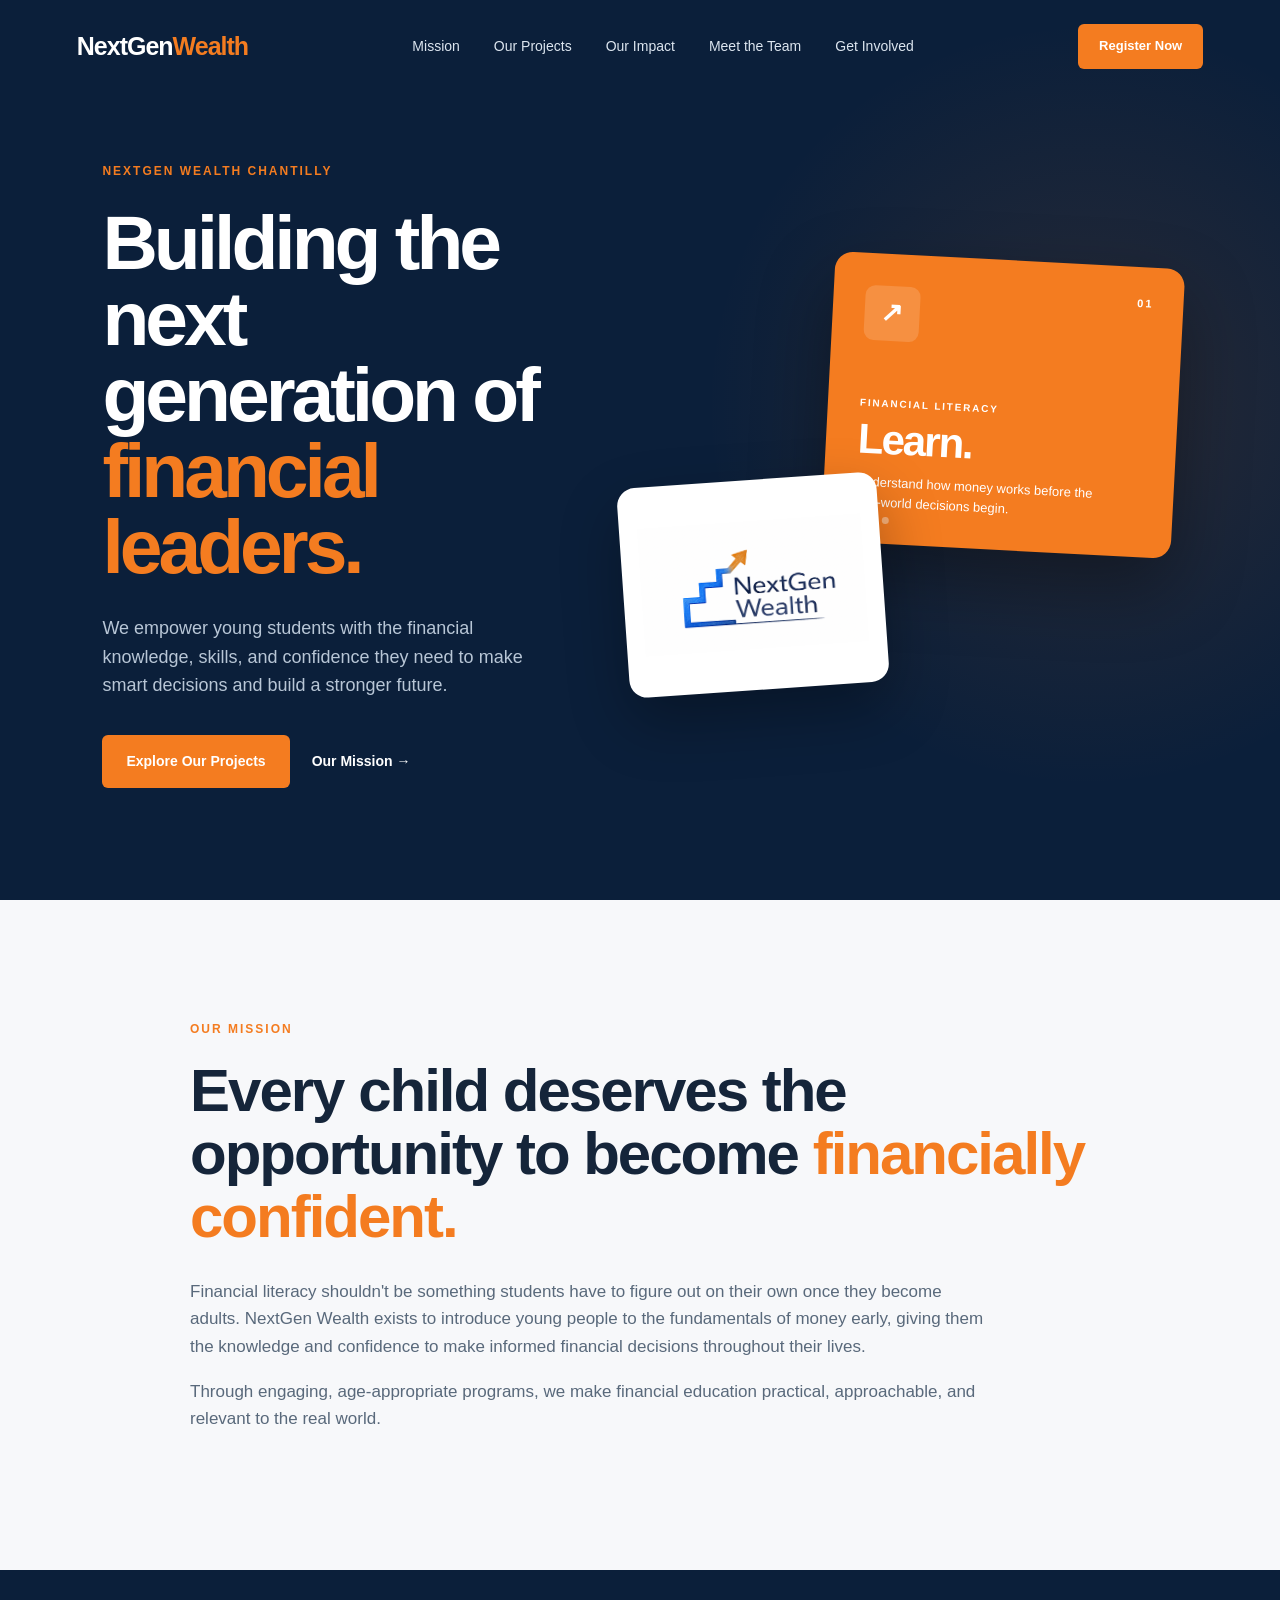
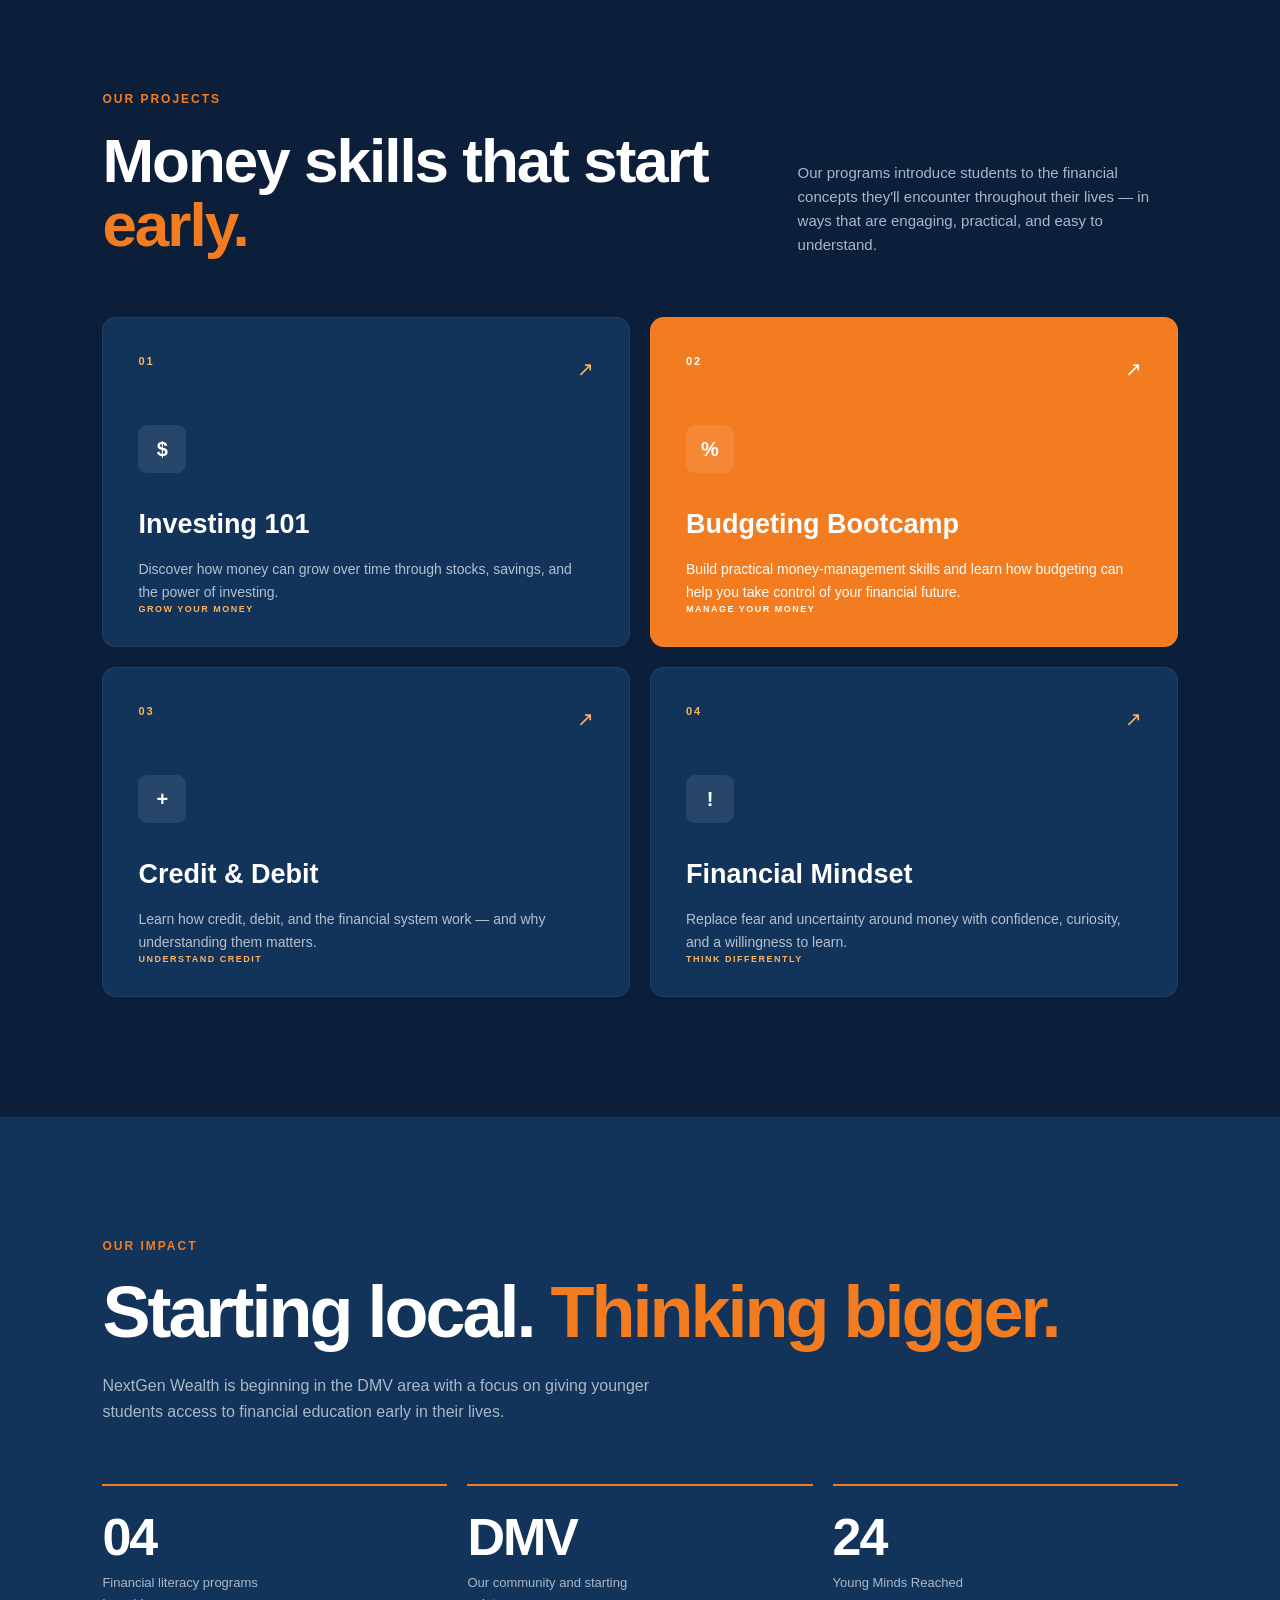
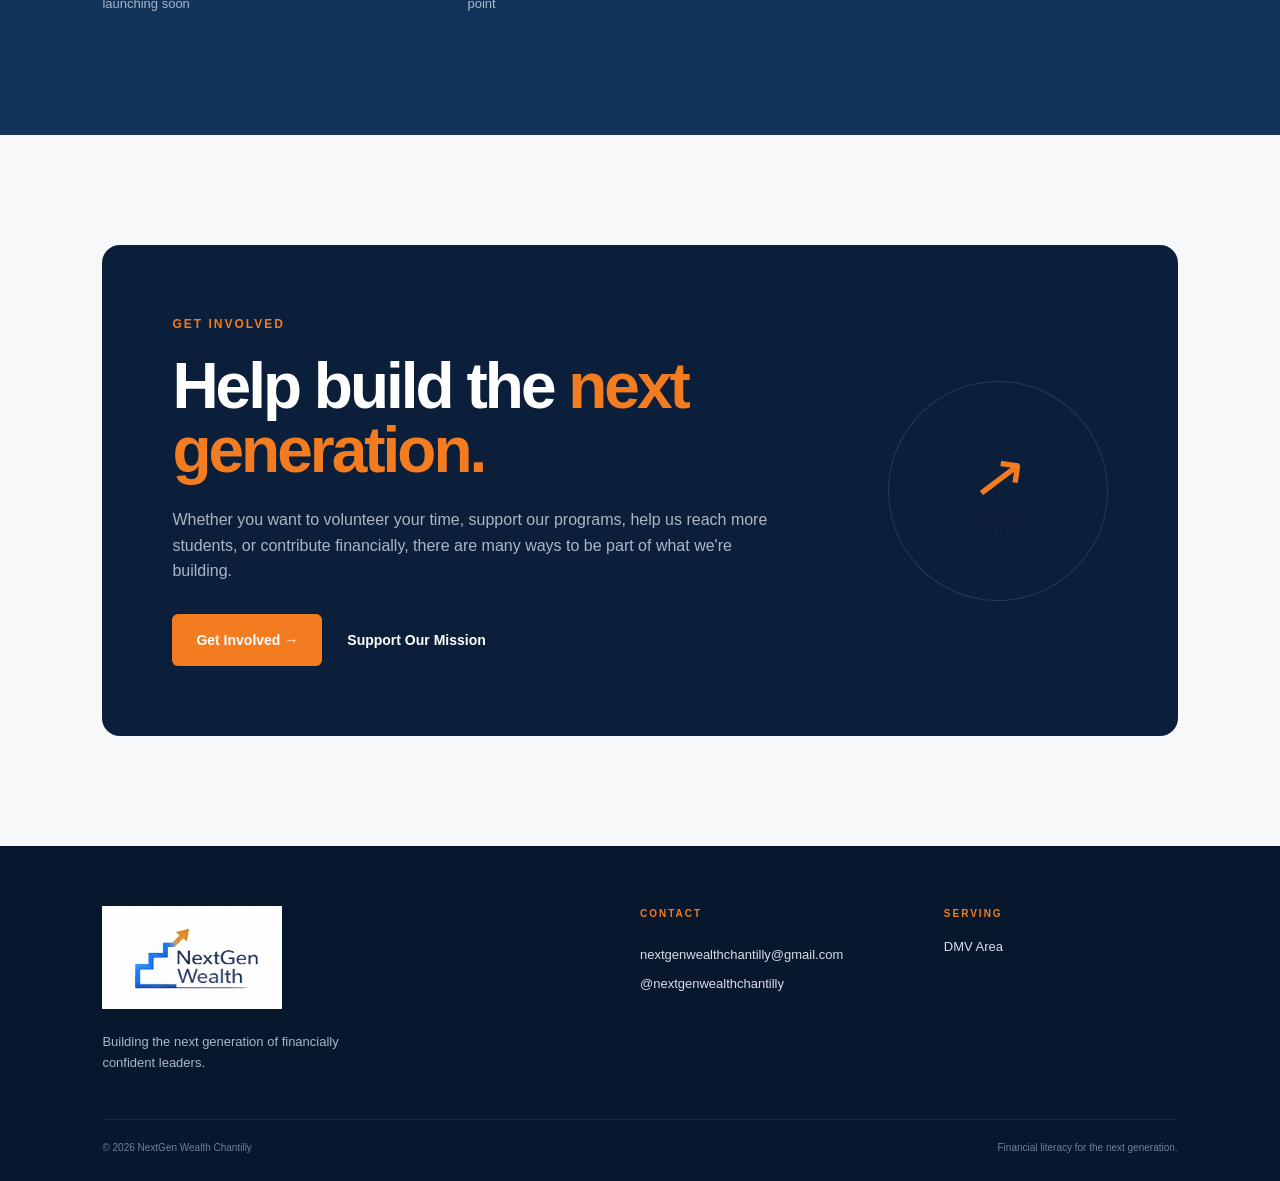
==== index.html @ 98be54b7 "Update index.html" ====
<!DOCTYPE html>
<html lang="en">

<head>
    <meta charset="UTF-8">
    <meta name="viewport" content="width=device-width, initial-scale=1.0">

    <title>NextGen Wealth | Financial Literacy for the Next Generation</title>

    <meta
        name="description"
        content="NextGen Wealth Chantilly is a nonprofit dedicated to building the next generation of financially confident leaders."
    >

    <link rel="stylesheet" href="css/style.css">
</head>


<body>

    <!-- =========================
         NAVIGATION
    ========================== -->

    <header class="navbar">

        <div class="nav-container">

            <a href="#home" class="logo">
                NextGen<span>Wealth</span>
            </a>

           <nav>
    <a href="#mission">Mission</a>
    <a href="#projects">Our Projects</a>
    <a href="#impact">Our Impact</a>
    <a href="team.html">Meet the Team</a>
    <a href="involved.html">Get Involved</a>
</nav>

<a href="involved.html" class="nav-button">
    Register Now
</a>

        </div>

    </header>



    <!-- =========================
         HERO
    ========================== -->

    <main>

        <section class="hero" id="home">

            <div class="hero-content">

                <div class="hero-label">
                    NEXTGEN WEALTH CHANTILLY
                </div>

                <h1>
                    Building the next generation of
                    <span>financial leaders.</span>
                </h1>

                <p class="hero-text">
                    We empower young students with the financial
                    knowledge, skills, and confidence they need to
                    make smart decisions and build a stronger future.
                </p>

                <div class="hero-buttons">

                    <a href="#projects" class="primary-button">
                        Explore Our Projects
                    </a>

                    <a href="#mission" class="secondary-button">
                        Our Mission →
                    </a>

                </div>

            </div>


            <!-- HERO VISUAL / SLIDESHOW -->

            <div class="hero-visual">

                <div class="slideshow">

                    <div class="slide active">

                        <div class="slide-number">
                            01
                        </div>

                        <div class="slide-icon">
                            ↗
                        </div>

                        <div>
                            <div class="slide-small">
                                FINANCIAL LITERACY
                            </div>

                            <h3>
                                Learn.
                            </h3>

                            <p>
                                Understand how money works before
                                the real-world decisions begin.
                            </p>
                        </div>

                    </div>


                    <div class="slide">

                        <div class="slide-number">
                            02
                        </div>

                        <div class="slide-icon">
                            $
                        </div>

                        <div>
                            <div class="slide-small">
                                OUR PROJECTS
                            </div>

                            <h3>
                                Practice.
                            </h3>

                            <p>
                                Turn financial concepts into
                                hands-on experiences.
                            </p>
                        </div>

                    </div>


                    <div class="slide">

                        <div class="slide-number">
                            03
                        </div>

                        <div class="slide-icon">
                            ★
                        </div>

                        <div>
                            <div class="slide-small">
                                NEXT GENERATION
                            </div>

                            <h3>
                                Lead.
                            </h3>

                            <p>
                                Build confidence that lasts beyond
                                the classroom.
                            </p>
                        </div>

                    </div>


                    <div class="slide-controls">

                        <button class="slide-dot active" onclick="showSlide(0)">
                        </button>

                        <button class="slide-dot" onclick="showSlide(1)">
                        </button>

                        <button class="slide-dot" onclick="showSlide(2)">
                        </button>

                    </div>

                </div>


                <!-- LOGO -->

                <div class="hero-logo-card">

                    <img
                        src="logo.png"
                        alt="NextGen Wealth logo"
                    >

                </div>

            </div>

        </section>



        <!-- =========================
             MISSION
        ========================== -->

        <section class="mission" id="mission">

            <div class="mission-inner">

                <div class="section-label">
                    OUR MISSION
                </div>

                <h2>
                    Every child deserves the opportunity to become
                    <span>financially confident.</span>
                </h2>

                <p>
                    Financial literacy shouldn't be something students
                    have to figure out on their own once they become
                    adults. NextGen Wealth exists to introduce young
                    people to the fundamentals of money early,
                    giving them the knowledge and confidence to make
                    informed financial decisions throughout their lives.
                </p>

                <p>
                    Through engaging, age-appropriate programs, we make
                    financial education practical, approachable, and
                    relevant to the real world.
                </p>

            </div>

        </section>



        <!-- =========================
             OUR PROJECTS
        ========================== -->

        <section class="projects" id="projects">

            <div class="section-heading">

                <div>

                    <div class="section-label">
                        OUR PROJECTS
                    </div>

                    <h2>
                        Money skills that start
                        <span>early.</span>
                    </h2>

                </div>

                <p>
                    Our programs introduce students to the financial
                    concepts they'll encounter throughout their lives —
                    in ways that are engaging, practical, and easy to
                    understand.
                </p>

            </div>


            <div class="project-grid">


                <!-- INVESTING -->

                <article class="project-card">

                    <div class="project-top">

                        <span class="project-number">
                            01
                        </span>

                        <span class="project-arrow">
                            ↗
                        </span>

                    </div>

                    <div class="project-icon">
                        $
                    </div>

                    <h3>
                        Investing 101
                    </h3>

                    <p>
                        Discover how money can grow over time through
                        stocks, savings, and the power of investing.
                    </p>

                    <div class="project-tag">
                        GROW YOUR MONEY
                    </div>

                </article>



                <!-- BUDGETING -->

                <article class="project-card featured">

                    <div class="project-top">

                        <span class="project-number">
                            02
                        </span>

                        <span class="project-arrow">
                            ↗
                        </span>

                    </div>

                    <div class="project-icon">
                        %
                    </div>

                    <h3>
                        Budgeting Bootcamp
                    </h3>

                    <p>
                        Build practical money-management skills and
                        learn how budgeting can help you take control
                        of your financial future.
                    </p>

                    <div class="project-tag">
                        MANAGE YOUR MONEY
                    </div>

                </article>



                <!-- CREDIT -->

                <article class="project-card">

                    <div class="project-top">

                        <span class="project-number">
                            03
                        </span>

                        <span class="project-arrow">
                            ↗
                        </span>

                    </div>

                    <div class="project-icon">
                        +
                    </div>

                    <h3>
                        Credit & Debit
                    </h3>

                    <p>
                        Learn how credit, debit, and the financial
                        system work — and why understanding them matters.
                    </p>

                    <div class="project-tag">
                        UNDERSTAND CREDIT
                    </div>

                </article>



                <!-- MINDSET -->

                <article class="project-card">

                    <div class="project-top">

                        <span class="project-number">
                            04
                        </span>

                        <span class="project-arrow">
                            ↗
                        </span>

                    </div>

                    <div class="project-icon">
                        !
                    </div>

                    <h3>
                        Financial Mindset
                    </h3>

                    <p>
                        Replace fear and uncertainty around money with
                        confidence, curiosity, and a willingness to learn.
                    </p>

                    <div class="project-tag">
                        THINK DIFFERENTLY
                    </div>

                </article>

            </div>

        </section>



        <!-- =========================
             IMPACT
        ========================== -->

        <section class="impact" id="impact">

            <div class="impact-inner">

                <div class="section-label">
                    OUR IMPACT
                </div>

                <h2>
                    Starting local.
                    <span>Thinking bigger.</span>
                </h2>

                <p>
                    NextGen Wealth is beginning in the DMV area with a
                    focus on giving younger students access to financial
                    education early in their lives.
                </p>


                <div class="impact-stats">


                    <div class="impact-stat">

                        <strong>
                            04
                        </strong>

                        <span>
                            Financial literacy
                            programs launching
                            soon
                        </span>

                    </div>


                    <div class="impact-stat">

                        <strong>
                            DMV
                        </strong>

                        <span>
                            Our community
                            and starting point
                        </span>

                    </div>


                    <div class="impact-stat">

                        <strong>
                            24
                        </strong>

                        <span>
                            Young Minds
                            Reached
                        </span>

                    </div>


                </div>

            </div>

        </section>



        <!-- =========================
             GET INVOLVED
        ========================== -->

        <section class="involved" id="involved">

            <div class="involved-box">

                <div class="involved-content">

                    <div class="section-label">
                        GET INVOLVED
                    </div>

                    <h2>
                        Help build the
                        <span>next generation.</span>
                    </h2>

                    <p>
                        Whether you want to volunteer your time,
                        support our programs, help us reach more
                        students, or contribute financially, there
                        are many ways to be part of what we're building.
                    </p>

                    <div class="involved-buttons">

                       <a href="involved.html" class="primary-button">
                            Get Involved →
                        </a>

                        <a href="#contact"
                           class="secondary-button">
                            Support Our Mission
                        </a>

                    </div>

                </div>


                <div class="involved-mark">

                    <div class="big-arrow">
                        ↗
                    </div>

                    <p>
                        INVEST IN
                        <br>
                        THE FUTURE
                    </p>

                </div>

            </div>

        </section>

    </main>



    <!-- =========================
         FOOTER
    ========================== -->

    <footer id="contact">

        <div class="footer-main">

            <div class="footer-brand">

                <img
                    src="logo.png"
                    alt="NextGen Wealth logo"
                >

                <p>
                    Building the next generation of
                    financially confident leaders.
                </p>

            </div>


            <div class="footer-contact">

                <div class="footer-label">
                    CONTACT
                </div>

                <a href="nextgenwealthchantilly@gmail.com">
                    nextgenwealthchantilly@gmail.com
                </a>

                <a href="#">
                    @nextgenwealthchantilly
                </a>

            </div>


            <div class="footer-location">

                <div class="footer-label">
                    SERVING
                </div>

                <p>
                    DMV Area
                </p>

                

            </div>

        </div>


        <div class="footer-bottom">

            <span>
                © 2026 NextGen Wealth Chantilly
            </span>

            <span>
                Financial literacy for the next generation.
            </span>

        </div>

    </footer>



    <!-- =========================
         SLIDESHOW JAVASCRIPT
    ========================== -->

    <script>

        let currentSlide = 0;

        const slides = document.querySelectorAll(".slide");
        const dots = document.querySelectorAll(".slide-dot");


        function showSlide(index) {

            slides.forEach((slide) => {
                slide.classList.remove("active");
            });

            dots.forEach((dot) => {
                dot.classList.remove("active");
            });


            slides[index].classList.add("active");
            dots[index].classList.add("active");

            currentSlide = index;
        }


        function nextSlide() {

            currentSlide++;

            if (currentSlide >= slides.length) {
                currentSlide = 0;
            }

            showSlide(currentSlide);
        }


        setInterval(nextSlide, 4500);

    </script>

</body>

</html>
---- css/style.css ----
/* =========================================
   NEXTGEN WEALTH
   Main Website Styles
========================================= */


/* =========================================
   VARIABLES
========================================= */

:root {

    --navy: #0B1F3A;
    --navy-light: #12345B;
    --navy-dark: #07172C;

    --orange: #F47C20;
    --orange-light: #FFB15C;

    --white: #FFFFFF;
    --off-white: #F7F8FA;

    --gray: #AAB7C7;
    --dark-text: #15253A;

}


/* =========================================
   GENERAL
========================================= */

* {
    margin: 0;
    padding: 0;
    box-sizing: border-box;
}


html {
    scroll-behavior: smooth;
}


body {

    font-family:
        Arial,
        Helvetica,
        sans-serif;

    background: var(--navy);

    color: var(--white);

    line-height: 1.6;
}


a {
    text-decoration: none;
    color: inherit;
}


button {
    font-family: inherit;
}


/* =========================================
   NAVIGATION
========================================= */

.navbar {

    position: absolute;

    top: 0;
    left: 0;

    width: 100%;

    padding: 24px 6%;

    z-index: 20;
}


.nav-container {

    max-width: 1250px;

    margin: auto;

    display: flex;

    align-items: center;

    justify-content: space-between;
}


.logo {

    font-size: 25px;

    font-weight: 800;

    letter-spacing: -1px;
}


.logo span {
    color: var(--orange);
}


nav {

    display: flex;

    gap: 34px;
}


nav a {

    font-size: 14px;

    color: #DCE5EF;

    transition: 0.3s;
}


nav a:hover {
    color: var(--orange);
}


.nav-button {

    background: var(--orange);

    color: white;

    padding: 12px 21px;

    border-radius: 6px;

    font-size: 13px;

    font-weight: 700;

    transition: 0.3s;
}


.nav-button:hover {

    background: var(--orange-light);

    transform: translateY(-2px);
}


/* =========================================
   HERO
========================================= */

.hero {

    min-height: 100vh;

    padding:
        150px
        8%
        100px;

    display: flex;

    align-items: center;

    justify-content: space-between;

    gap: 70px;

    background:

        radial-gradient(
            circle at 85% 45%,
            rgba(244, 124, 32, 0.13),
            transparent 32%
        ),

        var(--navy);
}


.hero-content {

    max-width: 690px;
}


.hero-label {

    color: var(--orange);

    font-size: 12px;

    font-weight: 800;

    letter-spacing: 2px;

    margin-bottom: 22px;
}


.hero h1 {

    font-size:
        clamp(
            48px,
            6vw,
            78px
        );

    line-height: 0.99;

    letter-spacing: -4px;

    margin-bottom: 30px;
}


.hero h1 span {
    color: var(--orange);
}


.hero-text {

    color: #B8C6D6;

    font-size: 18px;

    max-width: 590px;

    margin-bottom: 35px;
}


.hero-buttons {

    display: flex;

    align-items: center;

    gap: 22px;
}


/* =========================================
   BUTTONS
========================================= */

.primary-button {

    display: inline-block;

    background: var(--orange);

    color: white;

    padding: 15px 24px;

    border-radius: 6px;

    font-size: 14px;

    font-weight: 700;

    transition: 0.3s;
}


.primary-button:hover {

    background: var(--orange-light);

    transform: translateY(-3px);
}


.secondary-button {

    color: white;

    font-size: 14px;

    font-weight: 700;

    transition: 0.3s;
}


.secondary-button:hover {
    color: var(--orange);
}


/* =========================================
   HERO VISUAL
========================================= */

.hero-visual {

    width: 480px;

    height: 470px;

    position: relative;

    display: flex;

    align-items: center;

    justify-content: center;
}


/* =========================================
   SLIDESHOW
========================================= */

.slideshow {

    position: absolute;

    width: 360px;

    height: 290px;

    top: 15px;

    right: 0;

    background: var(--orange);

    border-radius: 18px;

    padding: 32px;

    transform: rotate(4deg);

    box-shadow:
        0 30px 70px rgba(0,0,0,0.35);

    overflow: hidden;

    z-index: 2;
}


.slide {

    position: absolute;

    inset: 0;

    padding: 32px;

    display: flex;

    flex-direction: column;

    justify-content: space-between;

    opacity: 0;

    transform: translateX(25px);

    transition:
        opacity 0.6s ease,
        transform 0.6s ease;
}


.slide.active {

    opacity: 1;

    transform: translateX(0);
}


.slide-number {

    position: absolute;

    top: 28px;

    right: 30px;

    font-size: 11px;

    font-weight: 800;

    letter-spacing: 2px;
}


.slide-icon {

    width: 55px;

    height: 55px;

    border-radius: 10px;

    background: rgba(255,255,255,0.15);

    display: flex;

    align-items: center;

    justify-content: center;

    font-size: 27px;

    font-weight: 800;
}


.slide-small {

    font-size: 10px;

    font-weight: 800;

    letter-spacing: 1.8px;

    margin-bottom: 7px;
}


.slide h3 {

    font-size: 42px;

    line-height: 1;

    letter-spacing: -2px;

    margin-bottom: 12px;
}


.slide p {

    max-width: 260px;

    font-size: 13px;

    line-height: 1.5;
}


/* SLIDESHOW DOTS */

.slide-controls {

    position: absolute;

    bottom: 20px;

    left: 32px;

    display: flex;

    gap: 7px;

    z-index: 5;
}


.slide-dot {

    width: 7px;

    height: 7px;

    padding: 0;

    border: none;

    border-radius: 50%;

    background: rgba(255,255,255,0.4);

    cursor: pointer;
}


.slide-dot.active {
    background: white;
}


/* =========================================
   HERO LOGO
========================================= */

/* =========================================
   HERO VISUAL
========================================= */

.hero-visual {
    width: 560px;
    height: 470px;
    position: relative;
    display: flex;
    align-items: center;
    justify-content: center;
    flex-shrink: 0;
}


/* =========================================
   SLIDESHOW
========================================= */

.slideshow {
    position: absolute;
    width: 350px;
    height: 290px;
    top: 20px;
    right: 0;

    background: var(--orange);
    border-radius: 18px;
    padding: 32px;

    transform: rotate(3deg);

    box-shadow:
        0 30px 70px rgba(0,0,0,0.35);

    overflow: hidden;

    z-index: 2;
}


.slide {
    position: absolute;
    inset: 0;

    padding: 32px;

    display: flex;
    flex-direction: column;
    justify-content: space-between;

    opacity: 0;

    transform: translateX(25px);

    transition:
        opacity 0.6s ease,
        transform 0.6s ease;
}


.slide.active {
    opacity: 1;
    transform: translateX(0);
}


.slide-number {
    position: absolute;

    top: 28px;
    right: 30px;

    font-size: 11px;
    font-weight: 800;

    letter-spacing: 2px;
}


.slide-icon {
    width: 55px;
    height: 55px;

    border-radius: 10px;

    background: rgba(255,255,255,0.15);

    display: flex;
    align-items: center;
    justify-content: center;

    font-size: 27px;
    font-weight: 800;
}


.slide-small {
    font-size: 10px;
    font-weight: 800;

    letter-spacing: 1.8px;

    margin-bottom: 7px;
}


.slide h3 {
    font-size: 42px;

    line-height: 1;
    letter-spacing: -2px;

    margin-bottom: 12px;
}


.slide p {
    max-width: 260px;

    font-size: 13px;
    line-height: 1.5;
}


/* =========================================
   SLIDESHOW DOTS
========================================= */

.slide-controls {
    position: absolute;

    bottom: 20px;
    left: 32px;

    display: flex;
    gap: 7px;

    z-index: 5;
}


.slide-dot {
    width: 7px;
    height: 7px;

    padding: 0;
    border: none;

    border-radius: 50%;

    background: rgba(255,255,255,0.4);

    cursor: pointer;
}


.slide-dot.active {
    background: white;
}


/* =========================================
   HERO LOGO
========================================= */

.hero-logo-card {
    position: absolute;

    width: 260px;
    height: 210px;

    bottom: 20px;
    left: 5px;

    background: white;

    border-radius: 18px;

    padding: 18px;

    display: flex;
    align-items: center;
    justify-content: center;

    transform: rotate(-4deg);

    box-shadow:
        0 25px 60px rgba(0,0,0,0.30);

    z-index: 4;

    transition: 0.4s ease;
}


.hero-logo-card:hover {
    transform:
        rotate(-2deg)
        translateY(-5px);
}


.hero-logo-card img {
    width: 100%;
    max-width: 235px;
    height: auto;

    display: block;
}


/* =========================================
   SECTION LABELS
========================================= */

.section-label {

    color: var(--orange);

    font-size: 12px;

    font-weight: 800;

    letter-spacing: 2px;

    margin-bottom: 20px;
}


/* =========================================
   MISSION
========================================= */

.mission {

    background: var(--off-white);

    color: var(--dark-text);

    padding:
        120px
        10%;
}


.mission-inner {

    max-width: 900px;

    margin: auto;
}


.mission h2 {

    font-size:
        clamp(
            38px,
            5vw,
            60px
        );

    line-height: 1.05;

    letter-spacing: -2px;

    margin-bottom: 30px;
}


.mission h2 span {
    color: var(--orange);
}


.mission p {

    color: #59697B;

    font-size: 17px;

    max-width: 800px;

    margin-bottom: 18px;
}


/* =========================================
   PROJECTS
========================================= */

.projects {

    background: var(--navy);

    padding:
        120px
        8%;
}


.section-heading {

    display: flex;

    justify-content: space-between;

    align-items: flex-end;

    gap: 60px;

    margin-bottom: 60px;
}


.section-heading h2 {

    max-width: 700px;

    font-size:
        clamp(
            40px,
            5vw,
            62px
        );

    line-height: 1.03;

    letter-spacing: -2px;
}


.section-heading h2 span {
    color: var(--orange);
}


.section-heading > p {

    max-width: 380px;

    color: var(--gray);

    font-size: 15px;
}


/* PROJECT GRID */

.project-grid {

    display: grid;

    grid-template-columns:
        repeat(2, 1fr);

    gap: 20px;
}


/* PROJECT CARD */

.project-card {

    background: var(--navy-light);

    border-radius: 14px;

    padding: 35px;

    min-height: 330px;

    border:
        1px solid
        rgba(255,255,255,0.06);

    transition: 0.35s ease;

    position: relative;

    overflow: hidden;
}


.project-card:hover {

    transform: translateY(-7px);

    border-color:
        rgba(244,124,32,0.5);
}


.project-card.featured {

    background: var(--orange);
}


.project-top {

    display: flex;

    justify-content: space-between;

    margin-bottom: 40px;
}


.project-number {

    font-size: 11px;

    font-weight: 800;

    letter-spacing: 2px;

    color: var(--orange-light);
}


.featured .project-number {
    color: white;
}


.project-arrow {

    font-size: 20px;

    color: var(--orange-light);
}


.featured .project-arrow {
    color: white;
}


.project-icon {

    width: 48px;

    height: 48px;

    display: flex;

    align-items: center;

    justify-content: center;

    border-radius: 9px;

    background:
        rgba(255,255,255,0.09);

    font-size: 20px;

    font-weight: 800;

    margin-bottom: 30px;
}


.project-card h3 {

    font-size: 27px;

    margin-bottom: 12px;
}


.project-card p {

    color: #B4C0CE;

    font-size: 14px;

    max-width: 470px;
}


.featured p {
    color: white;
}


.project-tag {

    position: absolute;

    bottom: 30px;

    left: 35px;

    color: var(--orange-light);

    font-size: 9px;

    font-weight: 800;

    letter-spacing: 1.5px;
}


.featured .project-tag {
    color: white;
}


/* =========================================
   IMPACT
========================================= */

.impact {

    background: var(--navy-light);

    padding:
        120px
        8%;
}


.impact-inner {

    max-width: 1150px;

    margin: auto;
}


.impact h2 {

    font-size:
        clamp(
            45px,
            6vw,
            72px
        );

    line-height: 1;

    letter-spacing: -3px;

    margin-bottom: 25px;
}


.impact h2 span {
    color: var(--orange);
}


.impact-inner > p {

    max-width: 600px;

    color: var(--gray);

    margin-bottom: 60px;
}


/* IMPACT STATS */

.impact-stats {

    display: grid;

    grid-template-columns:
        repeat(3, 1fr);

    gap: 20px;
}


.impact-stat {

    border-top:
        2px solid
        var(--orange);

    padding-top: 25px;

    display: flex;

    flex-direction: column;

    gap: 10px;
}


.impact-stat strong {

    font-size: 52px;

    line-height: 1;

    letter-spacing: -2px;
}


.impact-stat span {

    color: var(--gray);

    font-size: 13px;

    max-width: 170px;
}


/* =========================================
   GET INVOLVED
========================================= */

.involved {

    background: var(--off-white);

    color: var(--dark-text);

    padding:
        110px
        8%;
}


.involved-box {

    max-width: 1150px;

    margin: auto;

    background: var(--navy);

    border-radius: 18px;

    padding: 70px;

    display: flex;

    justify-content: space-between;

    align-items: center;

    gap: 60px;

    overflow: hidden;

    position: relative;
}


.involved-content {

    max-width: 700px;
}


.involved h2 {

    font-size:
        clamp(
            42px,
            5vw,
            65px
        );

    line-height: 1;

    letter-spacing: -3px;

    margin-bottom: 25px;
}


.involved h2 span {
    color: var(--orange);
}


.involved-content > p {

    color: var(--gray);

    max-width: 600px;

    margin-bottom: 30px;
}


.involved-buttons {

    display: flex;

    gap: 25px;

    align-items: center;
}


.involved-mark {

    width: 220px;

    height: 220px;

    border:
        1px solid
        rgba(255,255,255,0.12);

    border-radius: 50%;

    display: flex;

    flex-direction: column;

    align-items: center;

    justify-content: center;

    transform: rotate(8deg);

    flex-shrink: 0;
}


.big-arrow {

    color: var(--orange);

    font-size: 65px;

    line-height: 1;
}


.involved-mark p {

    font-size: 9px;

    font-weight: 800;

    letter-spacing: 2px;

    text-align: center;
}


/* =========================================
   FOOTER
========================================= */

footer {

    background: var(--navy-dark);

    padding:
        60px
        8%
        25px;
}


.footer-main {

    max-width: 1150px;

    margin: auto;

    display: grid;

    grid-template-columns:
        2fr 1fr 1fr;

    gap: 70px;
}


.footer-brand img {

    width: 180px;

    height: auto;

    margin-bottom: 15px;
}


.footer-brand p {

    color: var(--gray);

    font-size: 13px;

    max-width: 280px;
}


.footer-label {

    color: var(--orange);

    font-size: 10px;

    font-weight: 800;

    letter-spacing: 2px;

    margin-bottom: 15px;
}


.footer-contact {

    display: flex;

    flex-direction: column;

    align-items: flex-start;

    gap: 8px;
}


.footer-contact a {

    color: #D6DFE9;

    font-size: 13px;
}


.footer-contact a:hover {
    color: var(--orange);
}


.footer-location p {

    color: #D6DFE9;

    font-size: 13px;

    margin-bottom: 4px;
}


.footer-bottom {

    max-width: 1150px;

    margin:
        45px
        auto
        0;

    padding-top: 20px;

    border-top:
        1px solid
        rgba(255,255,255,0.08);

    display: flex;

    justify-content: space-between;

    gap: 20px;

    color: #718196;

    font-size: 10px;
}


/* =========================================
   MOBILE
========================================= */

@media (max-width: 950px) {

    nav {
        display: none;
    }


    .nav-button {
        display: none;
    }


    .hero {

        flex-direction: column;

        align-items: flex-start;

        padding-top: 130px;
    }


    .hero-visual {

        width: 100%;

        max-width: 480px;

        margin: auto;
    }


    .section-heading {

        flex-direction: column;

        align-items: flex-start;
    }


    .project-grid {

        grid-template-columns: 1fr;
    }


    .impact-stats {

        grid-template-columns: 1fr;
    }


    .involved-box {

        flex-direction: column;

        align-items: flex-start;

        padding: 50px 35px;
    }


    .footer-main {

        grid-template-columns: 1fr 1fr;
    }

}


@media (max-width: 550px) {

    .hero {

        padding-left: 6%;

        padding-right: 6%;
    }


    .hero h1 {

        letter-spacing: -2px;
    }


    .hero-buttons {

        flex-direction: column;

        align-items: flex-start;
    }


    .hero-visual {

        height: 430px;

        transform: scale(0.88);

        transform-origin: left top;
    }


    .slideshow {

        width: 330px;
    }


    .hero-logo-card {

        width: 310px;

        height: 220px;
    }


    .mission,
    .projects,
    .impact,
    .involved {

        padding-left: 6%;

        padding-right: 6%;
    }


    .involved-buttons {

        flex-direction: column;

        align-items: flex-start;
    }


    .involved-mark {

        width: 170px;

        height: 170px;
    }


    .big-arrow {

        font-size: 50px;
    }


    .footer-main {

        grid-template-columns: 1fr;

        gap: 35px;
    }


    .footer-bottom {

        flex-direction: column;
    }

}


/* =========================================
   MEET THE TEAM
========================================= */

.team-navbar {
    position: absolute;
}


.team-hero {
    background: var(--navy);

    min-height: 65vh;

    padding:
        170px
        8%
        100px;

    display: flex;
    flex-direction: column;
    justify-content: center;

    text-align: center;
    align-items: center;
}


.team-hero .section-label {
    margin-bottom: 20px;
}


.team-hero h1 {
    max-width: 850px;

    font-size:
        clamp(
            48px,
            7vw,
            82px
        );

    line-height: 0.98;

    letter-spacing: -4px;

    margin-bottom: 28px;
}


.team-hero h1 span {
    color: var(--orange);
}


.team-hero > p {
    max-width: 620px;

    color: #B8C6D6;

    font-size: 18px;

    line-height: 1.6;
}


/* =========================================
   TEAM SECTION
========================================= */

.team-section {
    background: var(--off-white);

    color: var(--dark-text);

    padding:
        110px
        8%;
}


.team-grid {
    max-width: 1150px;

    margin: auto;

    display: grid;

    grid-template-columns:
        repeat(2, 1fr);

    gap: 30px;
}


/* =========================================
   TEAM CARD
========================================= */

.team-card {
    background: white;

    border-radius: 18px;

    overflow: hidden;

    box-shadow:
        0 15px 40px rgba(7,23,44,0.08);

    transition:
        transform 0.3s ease,
        box-shadow 0.3s ease;
}


.team-card:hover {
    transform: translateY(-6px);

    box-shadow:
        0 22px 50px rgba(7,23,44,0.14);
}


/* =========================================
   TEAM PHOTO
========================================= */

.team-photo {
    width: 100%;

    height: 360px;

    background:
        linear-gradient(
            135deg,
            #E8EDF3,
            #D8E0EA
        );

    display: flex;

    align-items: center;
    justify-content: center;
}


.photo-placeholder {
    width: 150px;
    height: 150px;

    border-radius: 50%;

    border:
        2px dashed
        #AAB7C7;

    display: flex;

    align-items: center;
    justify-content: center;

    text-align: center;

    color: #6D7B8C;

    font-size: 11px;

    font-weight: 800;

    letter-spacing: 1.5px;
}


/* =========================================
   TEAM INFORMATION
========================================= */

.team-info {
    padding: 32px;
}


.team-role {
    color: var(--orange);

    font-size: 10px;

    font-weight: 800;

    letter-spacing: 2px;

    margin-bottom: 10px;
}


.team-info h2 {
    font-size: 30px;

    letter-spacing: -1px;

    margin-bottom: 12px;
}


.team-info p {
    color: #59697B;

    font-size: 15px;

    line-height: 1.6;
}


/* =========================================
   TEAM MOBILE
========================================= */

@media (max-width: 750px) {

    .team-hero {
        padding:
            150px
            6%
            80px;
    }


    .team-hero h1 {
        letter-spacing: -2px;
    }


    .team-grid {
        grid-template-columns: 1fr;
    }


    .team-photo {
        height: 320px;
    }

   /* =========================================
   MEET THE TEAM PAGE
========================================= */


/* =========================================
   ACTIVE NAVIGATION
========================================= */

.nav-active {
    color: var(--orange) !important;
}


/* =========================================
   TEAM HERO
========================================= */

.team-hero {

    min-height: 62vh;

    padding:
        160px
        8%
        90px;

    background:
        radial-gradient(
            circle at 85% 40%,
            rgba(244, 124, 32, 0.14),
            transparent 30%
        ),
        var(--navy);

    display: flex;

    flex-direction: column;

    justify-content: center;

    position: relative;

    overflow: hidden;
}


.team-hero-content {

    max-width: 850px;

    position: relative;

    z-index: 2;
}


.team-hero h1 {

    font-size:
        clamp(
            52px,
            7vw,
            90px
        );

    line-height: 0.96;

    letter-spacing: -5px;

    margin-bottom: 30px;
}


.team-hero h1 span {
    color: var(--orange);
}


.team-hero p {

    max-width: 650px;

    color: #B8C6D6;

    font-size: 18px;

    line-height: 1.65;
}


.team-hero-line {

    position: absolute;

    width: 600px;

    height: 600px;

    border:
        1px solid
        rgba(255,255,255,0.07);

    border-radius: 50%;

    right: -250px;

    bottom: -380px;
}


/* =========================================
   TEAM INTRO
========================================= */

.team-intro {

    background: var(--off-white);

    color: var(--dark-text);

    padding:
        100px
        8%;

    display: grid;

    grid-template-columns:
        180px 1fr;

    gap: 70px;

    align-items: start;
}


.team-intro-number {

    font-size: 90px;

    font-weight: 800;

    line-height: 0.8;

    letter-spacing: -6px;

    color: var(--orange);
}


.team-intro-text {

    max-width: 800px;
}


.team-intro-text h2 {

    font-size:
        clamp(
            40px,
            5vw,
            65px
        );

    line-height: 1;

    letter-spacing: -3px;

    margin-bottom: 25px;
}


.team-intro-text h2 span {
    color: var(--orange);
}


.team-intro-text p {

    color: #59697B;

    font-size: 17px;

    max-width: 700px;

    line-height: 1.7;
}


/* =========================================
   TEAM SECTION
========================================= */

.team-section {

    background: var(--off-white);

    color: var(--dark-text);

    padding:
        20px
        8%
        120px;
}


.team-grid {

    max-width: 1150px;

    margin: auto;

    display: grid;

    grid-template-columns:
        repeat(2, 1fr);

    gap: 28px;
}


/* =========================================
   TEAM CARD
========================================= */

.team-card {

    background: white;

    border-radius: 18px;

    overflow: hidden;

    box-shadow:
        0 12px 35px
        rgba(7, 23, 44, 0.07);

    transition:
        transform 0.35s ease,
        box-shadow 0.35s ease;

    position: relative;
}


.team-card:hover {

    transform:
        translateY(-8px);

    box-shadow:
        0 25px 55px
        rgba(7, 23, 44, 0.14);
}


/* =========================================
   TEAM PHOTO
========================================= */

.team-photo {

    width: 100%;

    height: 390px;

    background:
        linear-gradient(
            135deg,
            #E7ECF2,
            #D6DFE9
        );

    position: relative;

    overflow: hidden;
}


.team-photo img {

    width: 100%;

    height: 100%;

    object-fit: cover;

    object-position: center;

    display: block;

    transition:
        transform 0.5s ease;
}


.team-card:hover .team-photo img {

    transform: scale(1.035);
}


/* NUMBER ON PHOTO */

.team-photo-number {

    position: absolute;

    top: 22px;

    right: 22px;

    width: 42px;

    height: 42px;

    border-radius: 50%;

    background: var(--orange);

    color: white;

    display: flex;

    align-items: center;

    justify-content: center;

    font-size: 11px;

    font-weight: 800;

    letter-spacing: 1px;

    box-shadow:
        0 8px 20px
        rgba(244,124,32,0.3);
}


/* =========================================
   TEAM INFO
========================================= */

.team-info {

    padding: 32px 35px 38px;
}


.team-role {

    color: var(--orange);

    font-size: 10px;

    font-weight: 800;

    letter-spacing: 2px;

    margin-bottom: 10px;
}


.team-info h2 {

    color: var(--dark-text);

    font-size: 31px;

    line-height: 1.1;

    letter-spacing: -1px;

    margin-bottom: 16px;
}


.team-info p {

    color: #59697B;

    font-size: 14px;

    line-height: 1.7;
}


/* =========================================
   TEAM CTA
========================================= */

.team-cta {

    background: var(--orange);

    color: white;

    padding:
        80px
        8%;

    display: flex;

    align-items: center;

    justify-content: space-between;

    gap: 50px;
}


.team-cta .section-label {

    color: white;

    opacity: 0.8;
}


.team-cta-content {

    max-width: 760px;
}


.team-cta h2 {

    font-size:
        clamp(
            40px,
            5vw,
            65px
        );

    line-height: 1;

    letter-spacing: -3px;

    margin-bottom: 15px;
}


.team-cta h2 span {

    color: var(--navy);
}


.team-cta p {

    font-size: 16px;

    opacity: 0.85;
}


.team-cta-button {

    background: var(--navy);

    color: white;

    padding:
        16px
        25px;

    border-radius: 6px;

    font-size: 14px;

    font-weight: 700;

    white-space: nowrap;

    transition: 0.3s ease;
}


.team-cta-button:hover {

    background: var(--navy-dark);

    transform: translateY(-3px);
}


/* =========================================
   TEAM MOBILE
========================================= */

@media (max-width: 950px) {

    .team-intro {

        grid-template-columns: 1fr;

        gap: 25px;
    }


    .team-intro-number {

        font-size: 65px;

        letter-spacing: -4px;
    }


    .team-grid {

        grid-template-columns: 1fr;
    }


    .team-cta {

        flex-direction: column;

        align-items: flex-start;
    }

}


@media (max-width: 550px) {

    .team-hero {

        min-height: 70vh;

        padding:
            140px
            6%
            80px;
    }


    .team-hero h1 {

        letter-spacing: -3px;
    }


    .team-hero p {

        font-size: 16px;
    }


    .team-intro {

        padding:
            80px
            6%;
    }


    .team-section {

        padding:
            10px
            6%
            80px;
    }


    .team-photo {

        height: 330px;
    }


    .team-info {

        padding:
            28px
            26px
            32px;
    }


    .team-info h2 {

        font-size: 27px;
    }


    .team-cta {

        padding:
            70px
            6%;
    }


    .team-cta h2 {

        letter-spacing: -2px;
    }

}
/* =========================================
   TEAM PAGE — FINAL STYLING
========================================= */


/* =========================================
   TEAM HERO
========================================= */

.team-hero {
    min-height: auto;
    padding: 150px 8% 105px;
    background: var(--navy);
    color: white;
    display: block;
    position: relative;
    overflow: hidden;
}

.team-hero-content {
    max-width: 1050px;
    margin: 0 auto;
}

.team-hero .section-label {
    margin-bottom: 22px;
}

.team-hero h1 {
    margin: 0 0 28px;
    max-width: 1000px;
    font-size: clamp(48px, 6vw, 78px);
    line-height: 1.02;
    letter-spacing: -3px;
    font-weight: 800;
    color: white;
}

.team-hero h1 span {
    color: var(--orange);
    display: inline;
}

.team-hero p {
    max-width: 760px;
    margin: 0;
    color: #d3dce7;
    font-size: 17px;
    line-height: 1.7;
}

.team-hero-line {
    display: none;
}


/* =========================================
   TEAM INTRO
========================================= */

.team-intro {
    background: var(--off-white);
    color: var(--dark-text);
    padding: 105px 8% 75px;
    display: block;
}

.team-intro-text {
    max-width: 1050px;
    margin: 0 auto;
}

.team-intro-text .section-label {
    margin-bottom: 20px;
}

.team-intro-text h2 {
    max-width: 850px;
    margin: 0 0 22px;
    font-size: clamp(40px, 5vw, 62px);
    line-height: 1.05;
    letter-spacing: -2.5px;
    color: var(--dark-text);
}

.team-intro-text h2 span {
    color: var(--orange);
    display: inline;
}

.team-intro-text p {
    max-width: 760px;
    margin: 0;
    color: #59697b;
    font-size: 17px;
    line-height: 1.75;
}


/* =========================================
   TEAM CARDS
========================================= */

.team-section {
    background: var(--off-white);
    color: var(--dark-text);
    padding: 35px 8% 120px;
}

.team-grid {
    max-width: 1150px;
    margin: 0 auto;
    display: grid;
    grid-template-columns: repeat(2, 1fr);
    gap: 30px;
}

.team-card {
    background: white;
    border-radius: 18px;
    overflow: hidden;
    box-shadow: 0 12px 35px rgba(7, 23, 44, 0.07);
    transition: transform 0.3s ease, box-shadow 0.3s ease;
}

.team-card:hover {
    transform: translateY(-6px);
    box-shadow: 0 20px 45px rgba(7, 23, 44, 0.13);
}


/* =========================================
   TEAM PHOTOS
========================================= */

.team-photo {
    width: 100%;
    height: 390px;
    background: #e7ecf2;
    position: relative;
    overflow: hidden;
}

.team-photo img {
    width: 100%;
    height: 100%;
    object-fit: cover;
    display: block;
    transition: transform 0.4s ease;
}

.team-card:hover .team-photo img {
    transform: scale(1.03);
}


/* =========================================
   TEAM INFORMATION
========================================= */

.team-info {
    padding: 30px 34px 36px;
}

.team-role {
    color: var(--orange);
    font-size: 10px;
    font-weight: 800;
    letter-spacing: 2px;
    margin-bottom: 10px;
}

.team-info h2 {
    color: var(--dark-text);
    font-size: 30px;
    line-height: 1.1;
    letter-spacing: -1px;
    margin: 0 0 16px;
}

.team-info p {
    color: #59697b;
    font-size: 14px;
    line-height: 1.7;
    margin: 0;
}


/* =========================================
   TEAM CTA
========================================= */

.team-cta {
    background: var(--orange);
    color: white;
    padding: 90px 8%;
    display: flex;
    align-items: center;
    justify-content: space-between;
    gap: 50px;
}

.team-cta-content {
    max-width: 850px;
}

.team-cta .section-label {
    color: white;
    margin-bottom: 20px;
}

.team-cta h2 {
    max-width: 850px;
    margin: 0 0 18px;
    font-size: clamp(40px, 5vw, 65px);
    line-height: 1.05;
    letter-spacing: -2.5px;
    color: white;
}

.team-cta h2 span {
    color: var(--navy);
    display: inline;
}

.team-cta p {
    margin: 0;
    font-size: 16px;
    color: rgba(255,255,255,0.9);
}

.team-cta-button {
    flex-shrink: 0;
    background: var(--navy);
    color: white;
    padding: 16px 25px;
    border-radius: 6px;
    font-size: 14px;
    font-weight: 700;
    white-space: nowrap;
    transition: 0.3s ease;
}

.team-cta-button:hover {
    transform: translateY(-3px);
}


/* =========================================
   TEAM PAGE — MOBILE
========================================= */

@media (max-width: 900px) {

    .team-grid {
        grid-template-columns: 1fr;
        max-width: 650px;
    }

    .team-cta {
        flex-direction: column;
        align-items: flex-start;
    }

}


@media (max-width: 600px) {

    .team-hero {
        padding: 125px 7% 80px;
    }

    .team-hero h1 {
        font-size: 48px;
        letter-spacing: -2px;
    }

    .team-hero p {
        font-size: 16px;
    }

    .team-intro {
        padding: 75px 7% 55px;
    }

    .team-intro-text h2 {
        font-size: 40px;
        letter-spacing: -1.5px;
    }

    .team-section {
        padding: 25px 7% 80px;
    }

    .team-photo {
        height: 340px;
    }

    .team-info {
        padding: 27px 25px 32px;
    }

    .team-info h2 {
        font-size: 27px;
    }

    .team-cta {
        padding: 70px 7%;
    }

    .team-cta h2 {
        font-size: 42px;
        letter-spacing: -1.5px;
    }

}
}

/* =========================================
   CENTER TEAM PAGE TEXT
========================================= */

/* Hero */
.team-hero-content {
    max-width: 1000px;
    margin: 0 auto;
    text-align: center;
}

.team-hero h1 {
    margin-left: auto;
    margin-right: auto;
}

.team-hero p {
    margin-left: auto;
    margin-right: auto;
}


/* Our Team intro */
.team-intro-text {
    max-width: 900px;
    margin: 0 auto;
    text-align: center;
}

.team-intro-text h2 {
    margin-left: auto;
    margin-right: auto;
}

.team-intro-text p {
    margin-left: auto;
    margin-right: auto;
}


/* Orange CTA */
.team-cta {
    justify-content: center;
    text-align: center;
}

.team-cta-content {
    max-width: 850px;
}

.team-cta h2 {
    margin-left: auto;
    margin-right: auto;
}

.team-cta-button {
    margin-top: 10px;
}


/* Keep CTA stacked and centered */
@media (max-width: 900px) {

    .team-cta {
        flex-direction: column;
        align-items: center;
        text-align: center;
    }

}

/* =========================================
   FORCE CENTER ALIGNMENT — TEAM PAGE
========================================= */

/* HERO */
.team-hero,
.team-hero-content {
    text-align: center !important;
}

.team-hero-content {
    width: 100%;
    max-width: 1100px;
    margin-left: auto !important;
    margin-right: auto !important;
}

.team-hero h1,
.team-hero p {
    margin-left: auto !important;
    margin-right: auto !important;
}


/* OUR TEAM INTRO */
.team-intro {
    text-align: center !important;
}

.team-intro-text {
    width: 100%;
    max-width: 950px;
    margin-left: auto !important;
    margin-right: auto !important;
    text-align: center !important;
}

.team-intro-text h2,
.team-intro-text p {
    margin-left: auto !important;
    margin-right: auto !important;
}


/* ORANGE BOTTOM SECTION */
.team-cta {
    text-align: center !important;
    justify-content: center !important;
}

.team-cta-content {
    width: 100%;
    max-width: 900px;
    margin-left: auto !important;
    margin-right: auto !important;
    text-align: center !important;
}

.team-cta h2,
.team-cta p {
    margin-left: auto !important;
    margin-right: auto !important;
}


/* SECTION LABELS */
.team-hero .section-label,
.team-intro .section-label,
.team-cta .section-label {
    text-align: center !important;
}


/* MOBILE */
@media (max-width: 900px) {

    .team-hero-content,
    .team-intro-text,
    .team-cta-content {
        width: 100%;
        margin-left: auto !important;
        margin-right: auto !important;
        text-align: center !important;
    }

    .team-cta {
        align-items: center !important;
        text-align: center !important;
    }

}

/* Fix Get Involved heading visibility */

.involved-section h2 {
    color: #ffffff !important;
}

.involved-section h2 span {
    color: var(--orange) !important;
}

/* =========================================
   GET INVOLVED HEADING FIX
========================================= */

.involved-box h2 {
    color: white !important;
}

.involved-box h2 span {
    color: var(--orange) !important;
}

/* =========================================
   GET INVOLVED PAGE
========================================= */

.involved-page-hero {

    background: var(--navy);

    padding:
        170px
        8%
        100px;

    text-align: center;

}


.involved-page-content {

    max-width: 900px;

    margin: 0 auto;

}


.involved-page-hero h1 {

    font-size:
        clamp(
            48px,
            6vw,
            76px
        );

    line-height: 1;

    letter-spacing: -3px;

    margin-bottom: 30px;

}


.involved-page-hero h1 span {

    color: var(--orange);

}


.involved-page-hero p {

    max-width: 680px;

    margin: 0 auto;

    color: var(--gray);

    font-size: 17px;

    line-height: 1.7;

}



/* =========================================
   INVOLVED BOX
========================================= */

.involved-page-section {

    background: var(--off-white);

    padding:
        100px
        8%
        70px;

}


.involved-page-section .involved-box {

    max-width: 1150px;

    margin: 0 auto;

}


/* Make heading readable */

.involved-page-section .involved-box h2 {

    color: white !important;

}


.involved-page-section
.involved-box h2 span {

    color: var(--orange) !important;

}



/* =========================================
   REGISTRATION SECTION
========================================= */

.registration-section {

    background: var(--off-white);

    color: var(--dark-text);

    padding:
        70px
        8%
        120px;

}


.registration-heading {

    max-width: 850px;

    margin: 0 auto 50px;

    text-align: center;

}


.registration-heading h2 {

    font-size:
        clamp(
            42px,
            5vw,
            62px
        );

    line-height: 1;

    letter-spacing: -3px;

    margin-bottom: 25px;

}


.registration-heading h2 span {

    color: var(--orange);

}


.registration-heading p {

    max-width: 600px;

    margin: 0 auto;

    color: #59697B;

    font-size: 17px;

}



/* =========================================
   GOOGLE FORM
========================================= */

.google-form-container {

    max-width: 900px;

    margin: 0 auto;

    background: white;

    border-radius: 16px;

    padding: 10px;

    box-shadow:
        0 15px 50px
        rgba(7, 23, 44, 0.10);

    overflow: hidden;

}


.google-form-container iframe {

    width: 100%;

    min-height: 900px;

    border: none;

    display: block;

}



/* =========================================
   INVOLVED PAGE MOBILE
========================================= */

@media (max-width: 900px) {

    .involved-page-hero {

        padding:
            140px
            7%
            80px;

    }


    .involved-page-hero h1 {

        font-size: 48px;

        letter-spacing: -2px;

    }


    .involved-page-section {

        padding:
            70px
            7%
            50px;

    }


    .registration-section {

        padding:
            50px
            7%
            80px;

    }


    .google-form-container iframe {

        min-height: 1000px;

    }

}
/* Move homepage logo slightly lower */

.hero-logo {
    transform: translateY(30px) !important;
}
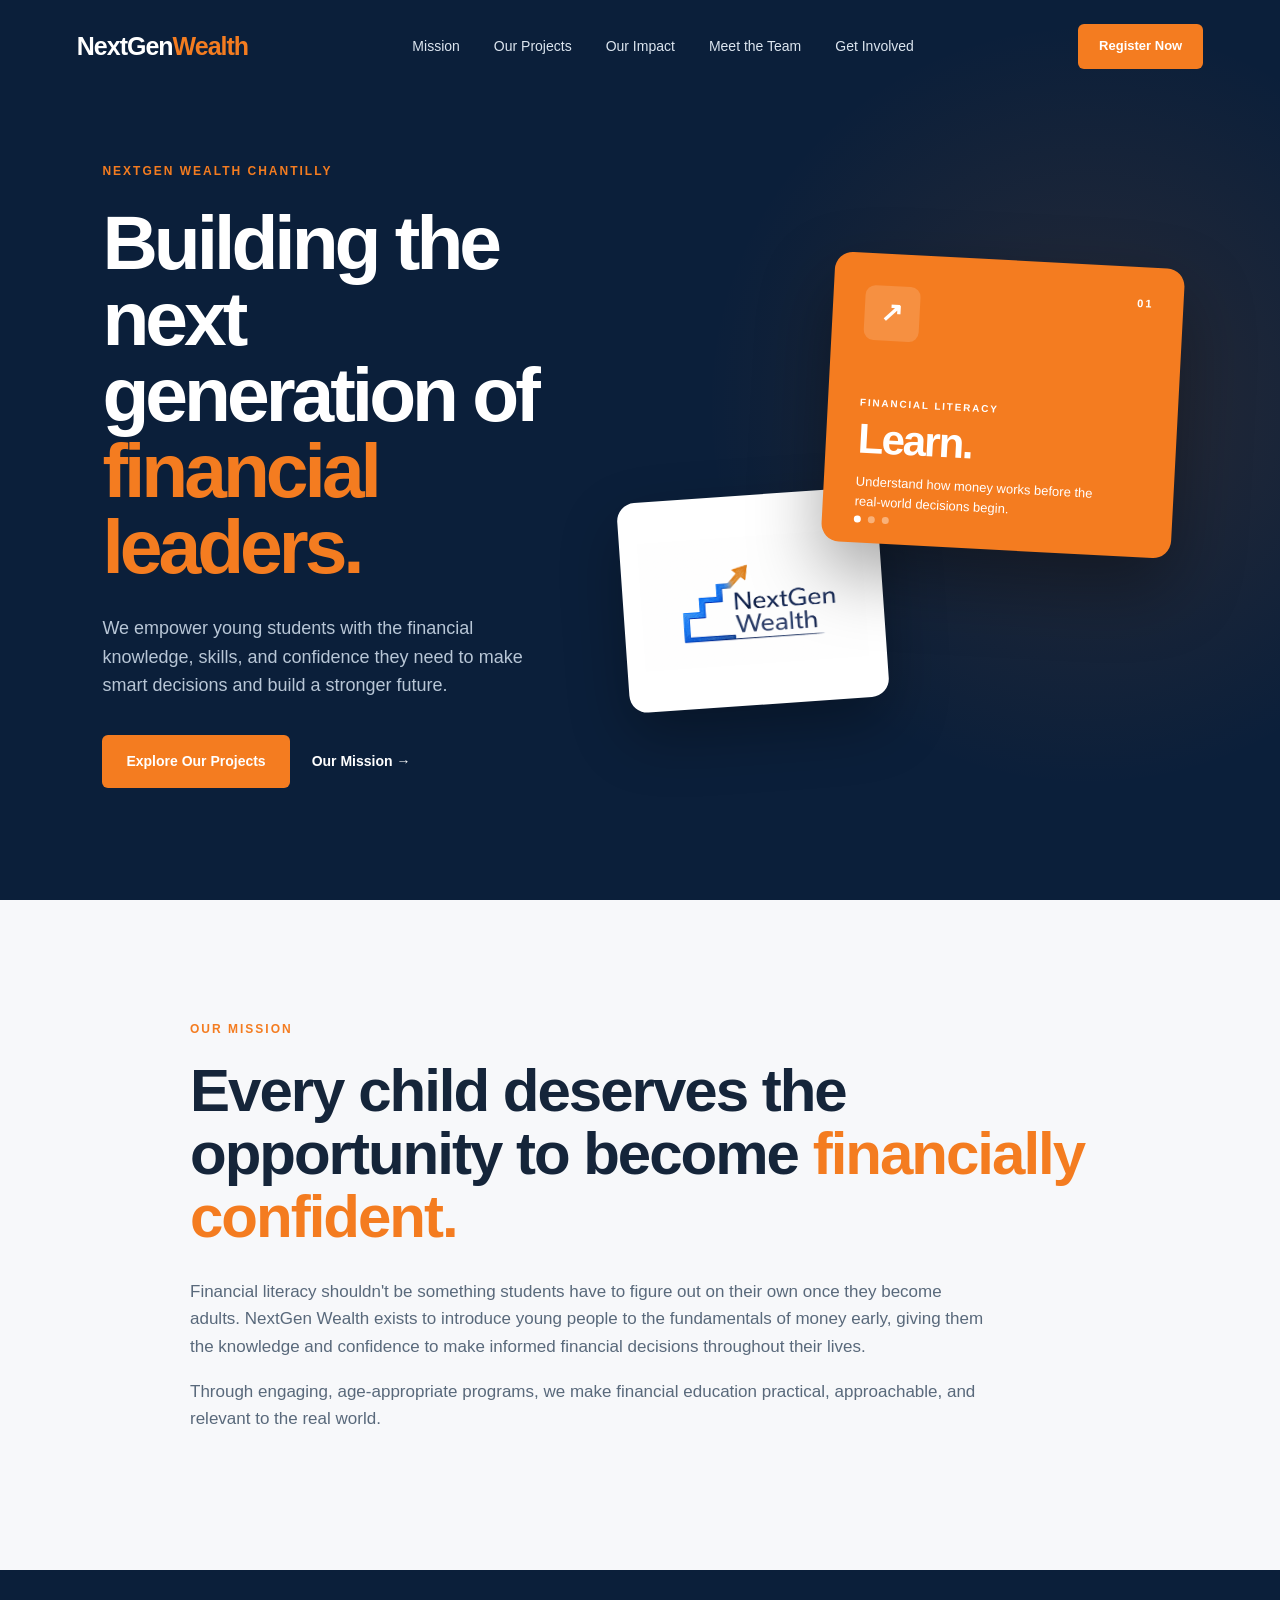
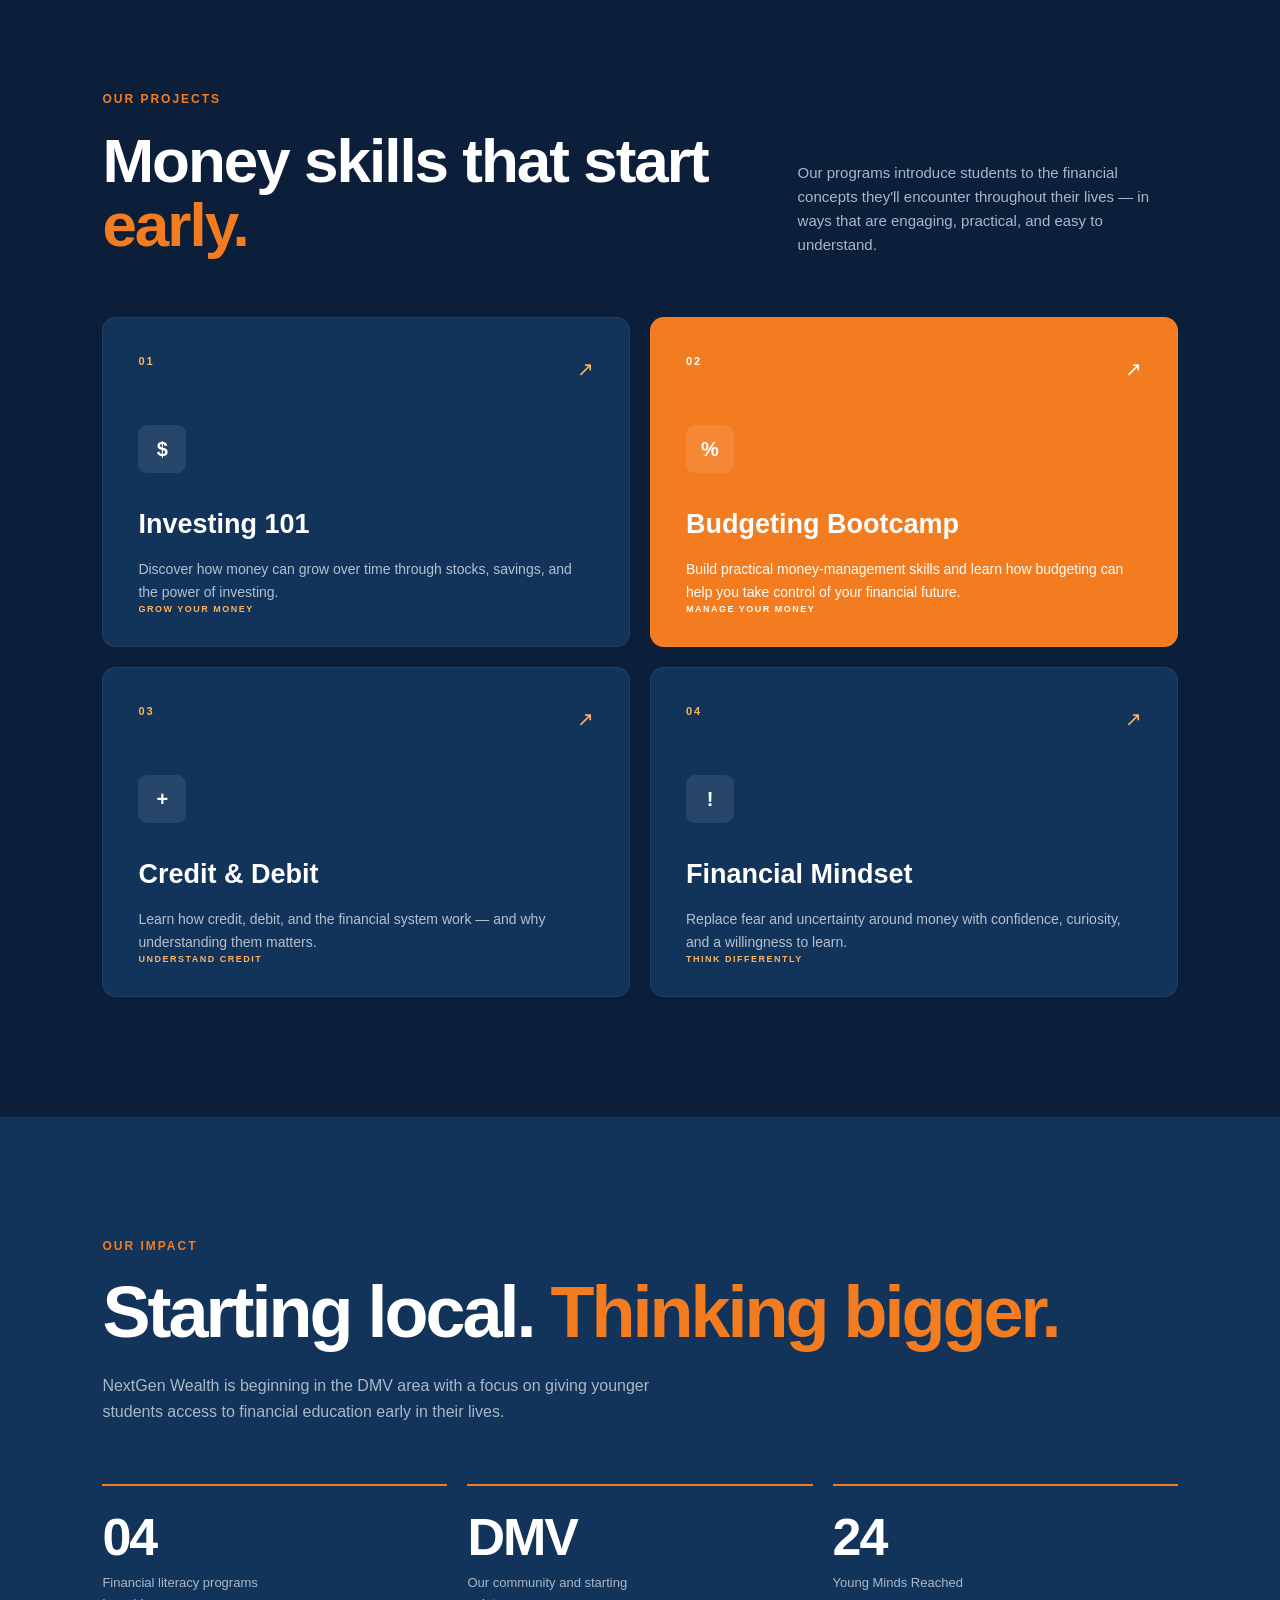
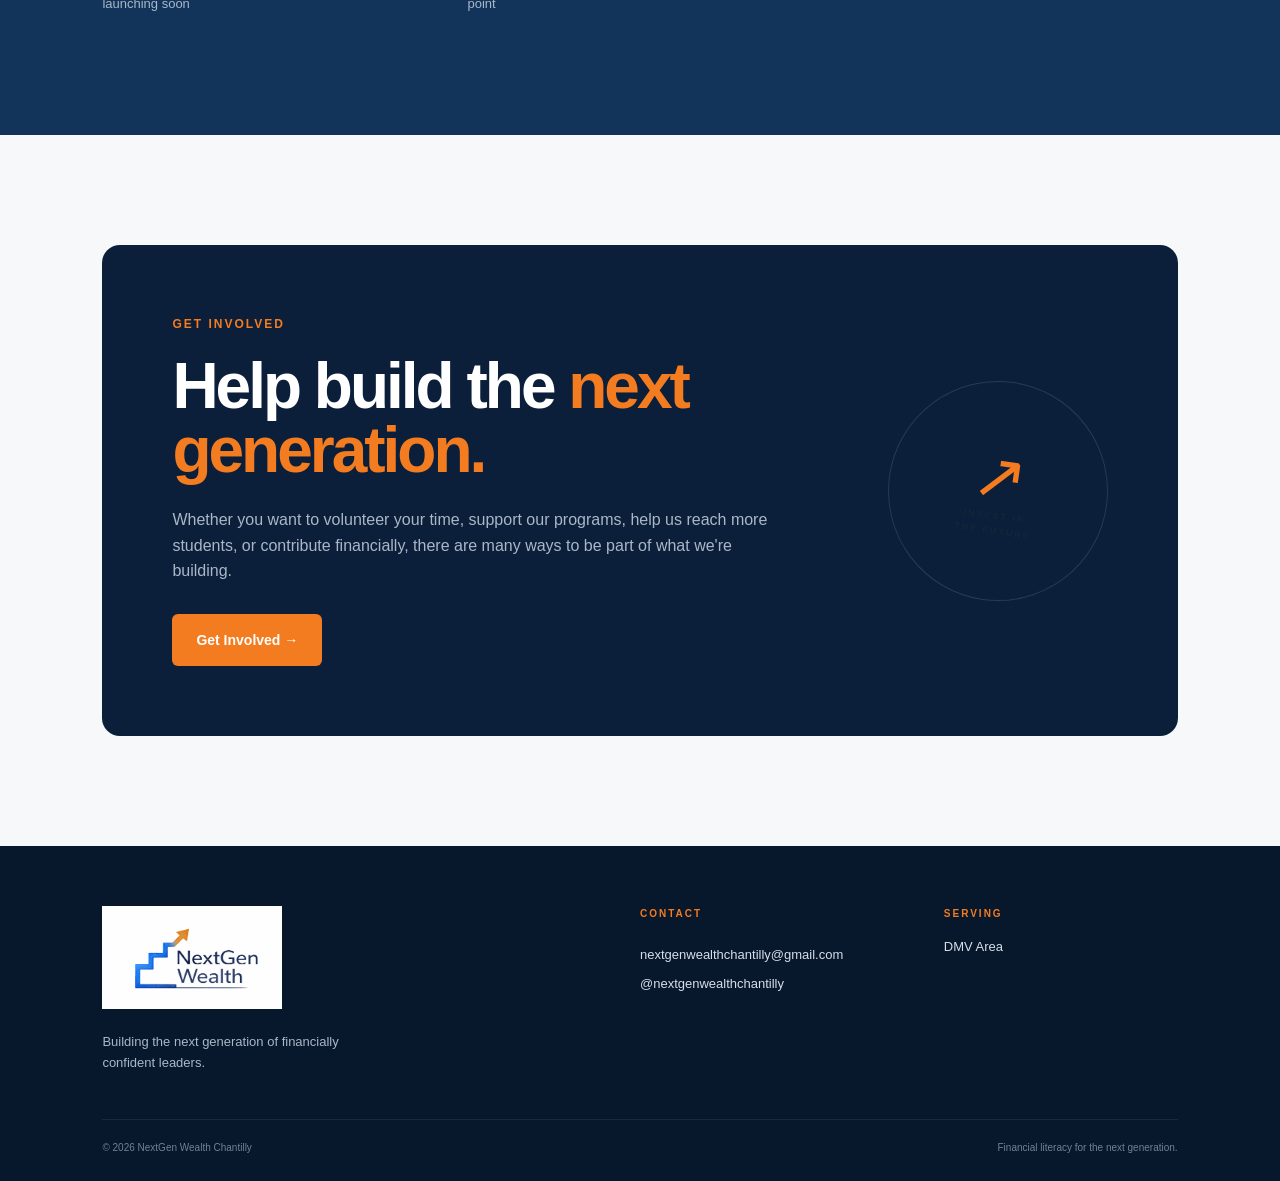
==== commit 038429e8: "Update index.html" ====
--- a/index.html
+++ b/index.html
@@ -546,10 +546,7 @@
                             Get Involved →
                         </a>
 
-                        <a href="#contact"
-                           class="secondary-button">
-                            Support Our Mission
-                        </a>
+                        
 
                     </div>
 
--- a/css/style.css
+++ b/css/style.css
@@ -3186,3 +3186,22 @@
 .hero-logo {
     transform: translateY(30px) !important;
 }
+
+/* =========================================
+   HOMEPAGE LOGO / ORANGE CARD FIX
+========================================= */
+
+/* Put the orange rectangle in front */
+.hero-visual .slideshow {
+    z-index: 10 !important;
+}
+
+/* Keep the logo behind it */
+.hero-visual .hero-logo-card {
+    z-index: 2 !important;
+}
+
+/* Move the logo slightly lower */
+.hero-visual .hero-logo-card {
+    bottom: 5px !important;
+}
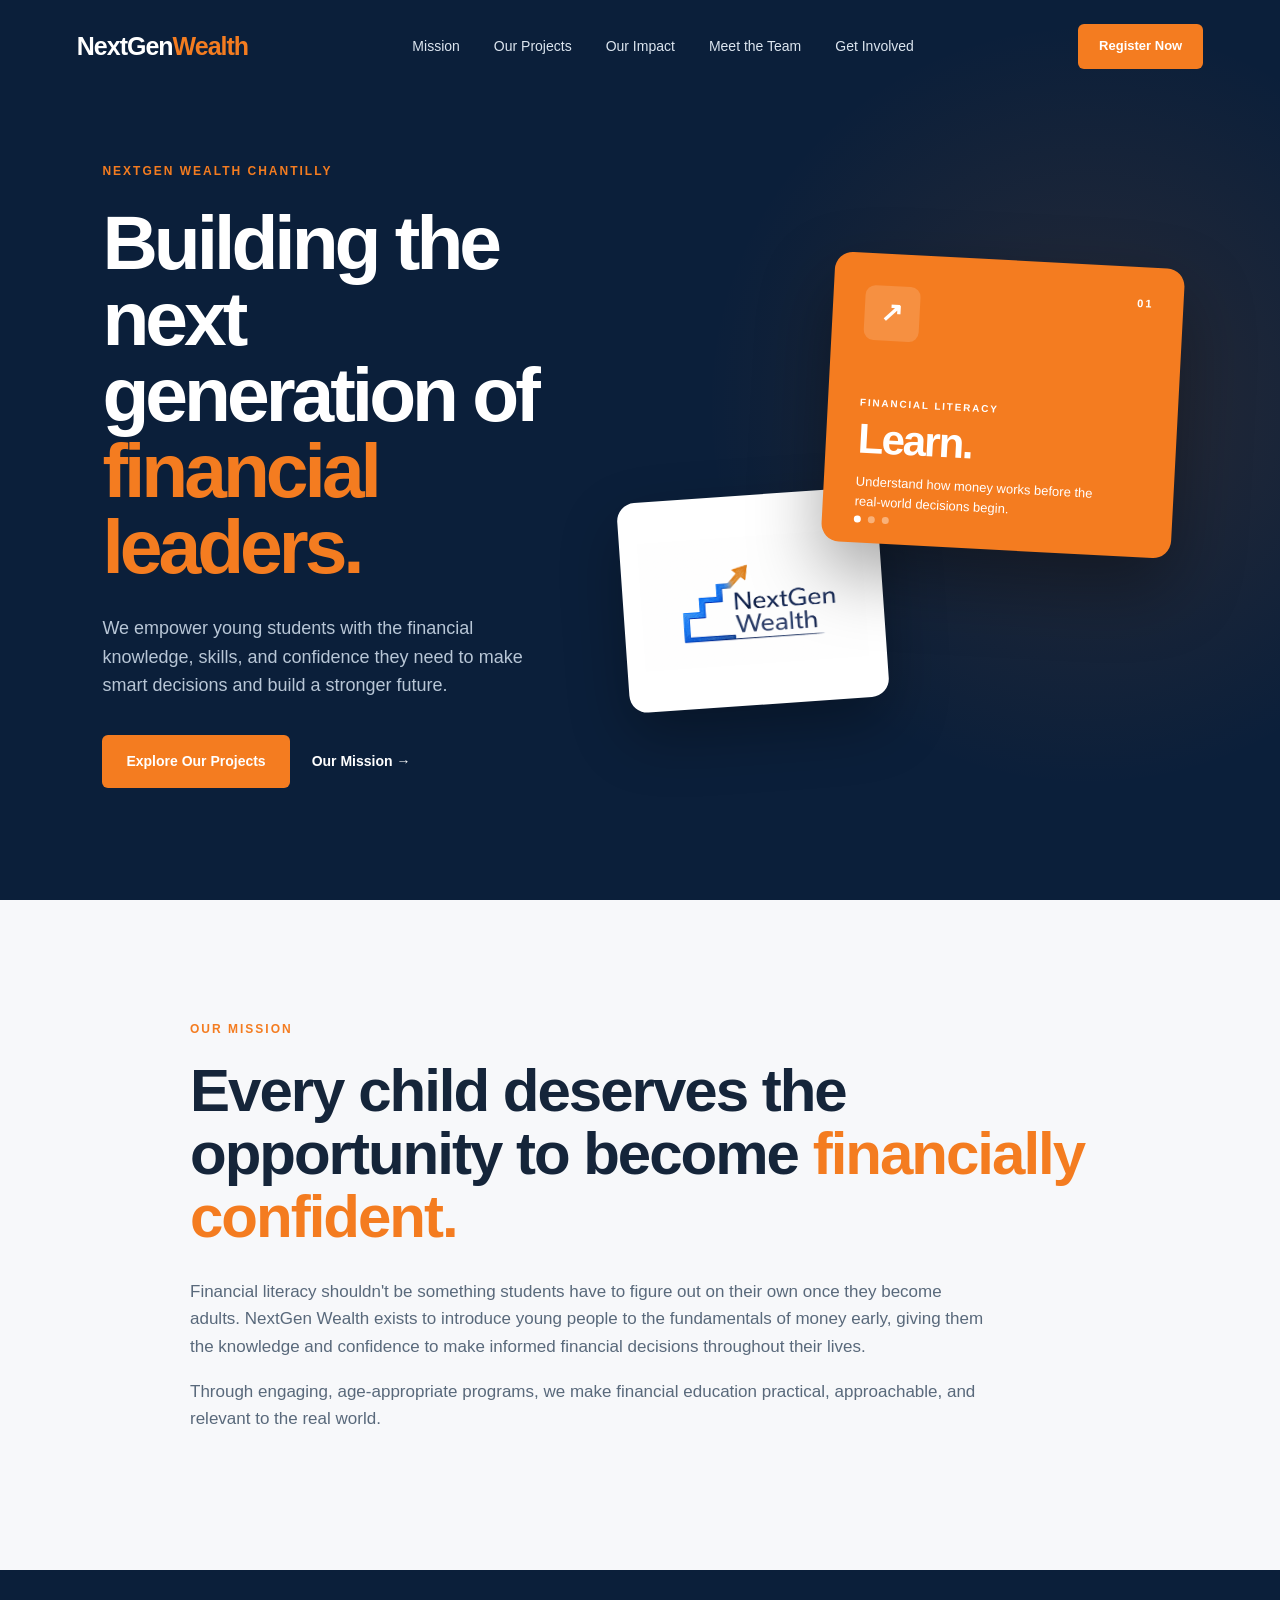
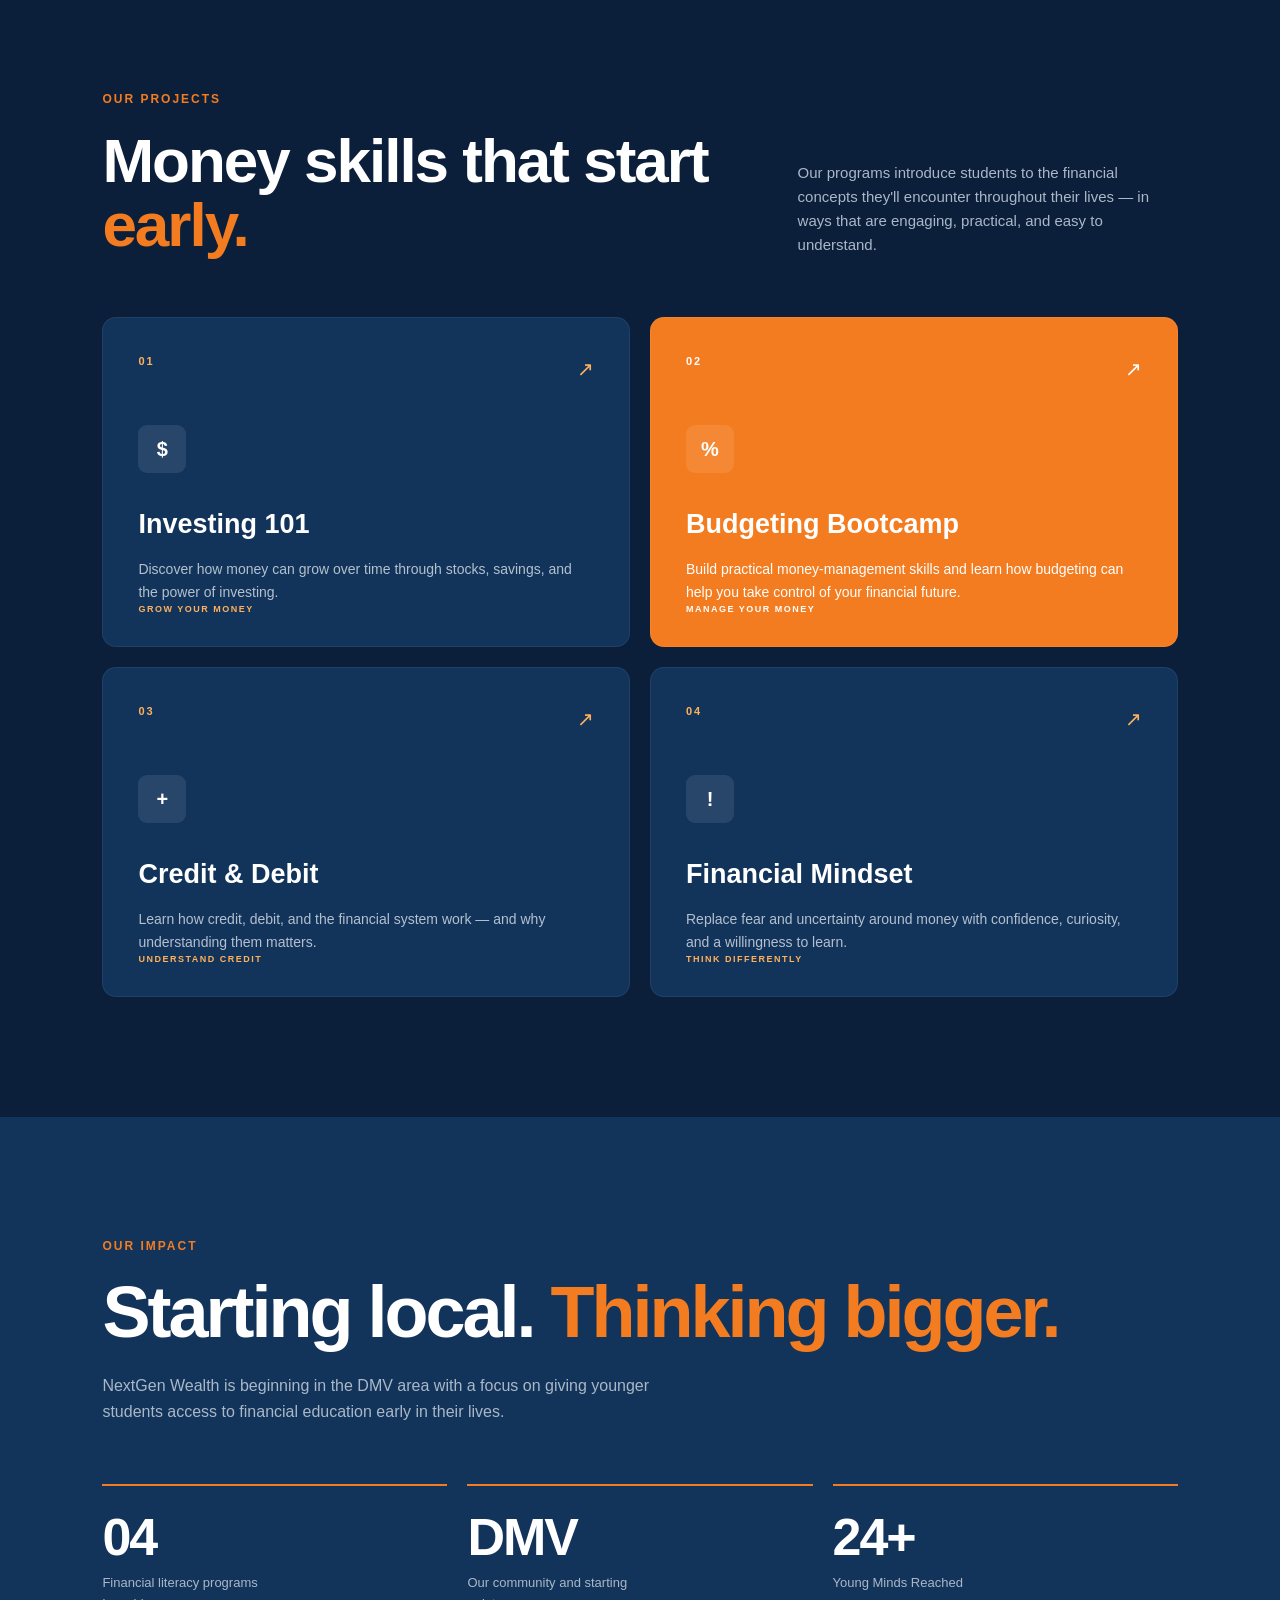
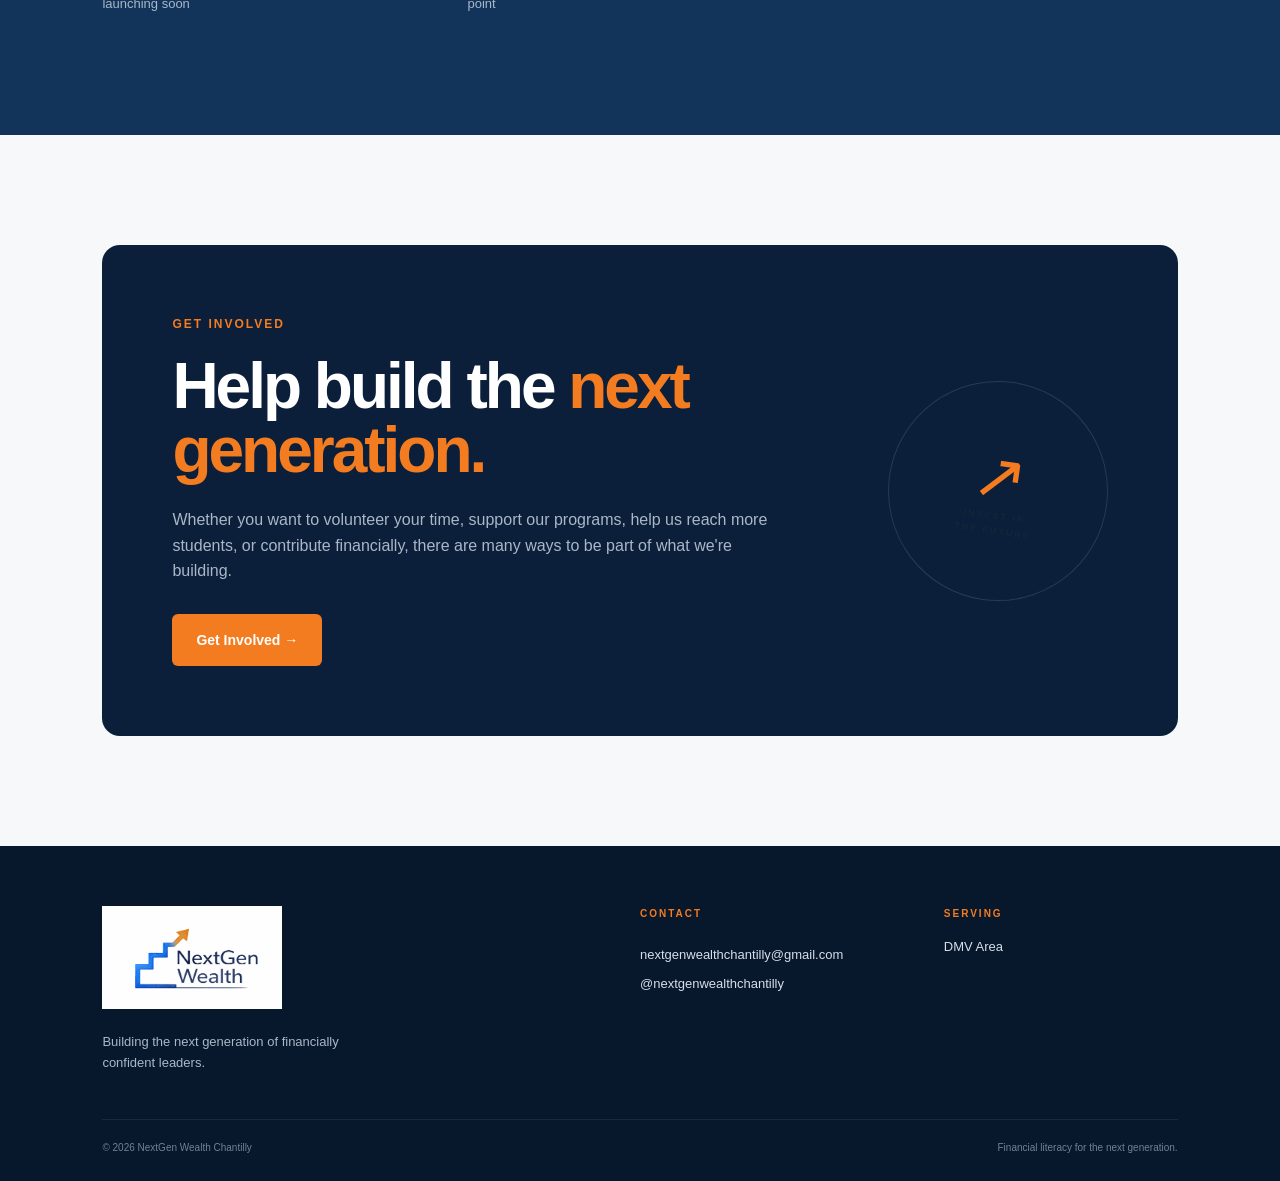
==== commit 3642c8ac: "Update index.html" ====
--- a/index.html
+++ b/index.html
@@ -38,7 +38,7 @@
     <a href="involved.html">Get Involved</a>
 </nav>
 
-<a href="involved.html" class="nav-button">
+<a href="register.html" class="nav-button">
     Register Now
 </a>
 
@@ -495,7 +495,7 @@
                     <div class="impact-stat">
 
                         <strong>
-                            24
+                            24+
                         </strong>
 
                         <span>
--- a/css/style.css
+++ b/css/style.css
@@ -3205,3 +3205,352 @@
 .hero-visual .hero-logo-card {
     bottom: 5px !important;
 }
+/* =========================================
+   REGISTRATION PAGE
+========================================= */
+
+.registration-hero {
+
+    background: var(--navy);
+
+    padding: 170px 8% 110px;
+
+    text-align: center;
+
+}
+
+
+.registration-hero-content {
+
+    max-width: 900px;
+
+    margin: 0 auto;
+
+}
+
+
+.registration-hero h1 {
+
+    font-size: clamp(50px, 7vw, 82px);
+
+    line-height: 0.98;
+
+    letter-spacing: -4px;
+
+    margin: 20px 0 30px;
+
+    color: white;
+
+}
+
+
+.registration-hero h1 span {
+
+    color: var(--orange);
+
+}
+
+
+.registration-hero p {
+
+    max-width: 720px;
+
+    margin: 0 auto;
+
+    color: #B8C5D6;
+
+    font-size: 18px;
+
+    line-height: 1.7;
+
+}
+
+
+
+/* =========================================
+   WHAT TO EXPECT
+========================================= */
+
+.registration-info {
+
+    background: #F5F7FA;
+
+    padding: 100px 8%;
+
+}
+
+
+.registration-info-inner {
+
+    max-width: 1150px;
+
+    margin: 0 auto;
+
+}
+
+
+.registration-info h2 {
+
+    max-width: 800px;
+
+    font-size: clamp(42px, 5vw, 65px);
+
+    line-height: 1;
+
+    letter-spacing: -3px;
+
+    margin: 20px 0 30px;
+
+}
+
+
+.registration-info h2 span {
+
+    color: var(--orange);
+
+}
+
+
+.registration-info-inner > p {
+
+    max-width: 750px;
+
+    color: #59697B;
+
+    font-size: 18px;
+
+    line-height: 1.7;
+
+}
+
+
+.registration-features {
+
+    display: grid;
+
+    grid-template-columns:
+        repeat(3, 1fr);
+
+    gap: 25px;
+
+    margin-top: 60px;
+
+}
+
+
+.registration-feature {
+
+    background: white;
+
+    padding: 35px;
+
+    border-radius: 18px;
+
+    border: 1px solid #E3E8EF;
+
+}
+
+
+.feature-number {
+
+    color: var(--orange);
+
+    font-weight: 800;
+
+    font-size: 14px;
+
+    letter-spacing: 2px;
+
+    margin-bottom: 30px;
+
+}
+
+
+.registration-feature h3 {
+
+    font-size: 24px;
+
+    margin-bottom: 12px;
+
+}
+
+
+.registration-feature p {
+
+    color: #59697B;
+
+    line-height: 1.6;
+
+}
+
+
+
+/* =========================================
+   REGISTRATION FORM
+========================================= */
+
+.registration-form-section {
+
+    background: #F5F7FA;
+
+    padding: 80px 8% 120px;
+
+}
+
+
+.registration-form-heading {
+
+    max-width: 800px;
+
+    margin: 0 auto 50px;
+
+    text-align: center;
+
+}
+
+
+.registration-form-heading h2 {
+
+    font-size: clamp(42px, 5vw, 65px);
+
+    line-height: 1;
+
+    letter-spacing: -3px;
+
+    margin: 20px 0 25px;
+
+}
+
+
+.registration-form-heading h2 span {
+
+    color: var(--orange);
+
+}
+
+
+.registration-form-heading p {
+
+    max-width: 650px;
+
+    margin: 0 auto;
+
+    color: #59697B;
+
+    font-size: 17px;
+
+    line-height: 1.6;
+
+}
+
+
+.registration-form-section
+.google-form-container {
+
+    max-width: 900px;
+
+    margin: 0 auto;
+
+    background: white;
+
+    border-radius: 18px;
+
+    padding: 10px;
+
+    box-shadow:
+        0 15px 50px
+        rgba(7, 23, 44, 0.10);
+
+    overflow: hidden;
+
+}
+
+
+.registration-form-section
+.google-form-container iframe {
+
+    width: 100%;
+
+    min-height: 900px;
+
+    border: none;
+
+    display: block;
+
+}
+
+
+
+/* =========================================
+   REGISTRATION MOBILE
+========================================= */
+
+@media (max-width: 800px) {
+
+    .registration-hero {
+
+        padding: 140px 7% 80px;
+
+    }
+
+
+    .registration-hero h1 {
+
+        font-size: 50px;
+
+        letter-spacing: -2px;
+
+    }
+
+
+    .registration-info {
+
+        padding: 70px 7%;
+
+    }
+
+
+    .registration-features {
+
+        grid-template-columns: 1fr;
+
+    }
+
+
+    .registration-form-section {
+
+        padding: 60px 7% 90px;
+
+    }
+
+}
+/* =========================================
+   REGISTER PAGE TEXT
+========================================= */
+
+.register-page .registration-hero,
+.register-page .registration-info,
+.register-page .registration-form-section {
+    color: #0B1F3A;
+}
+
+.register-page .registration-hero h1,
+.register-page .registration-hero p,
+.register-page .registration-info h2,
+.register-page .registration-info p,
+.register-page .registration-feature h3,
+.register-page .registration-feature p,
+.register-page .registration-form-heading h2,
+.register-page .registration-form-heading p {
+    color: #0B1F3A;
+}
+
+.register-page .registration-hero h1 span,
+.register-page .registration-info h2 span,
+.register-page .registration-form-heading h2 span {
+    color: #FF7A00;
+}
+
+.register-page .section-label {
+    color: #FF7A00;
+}
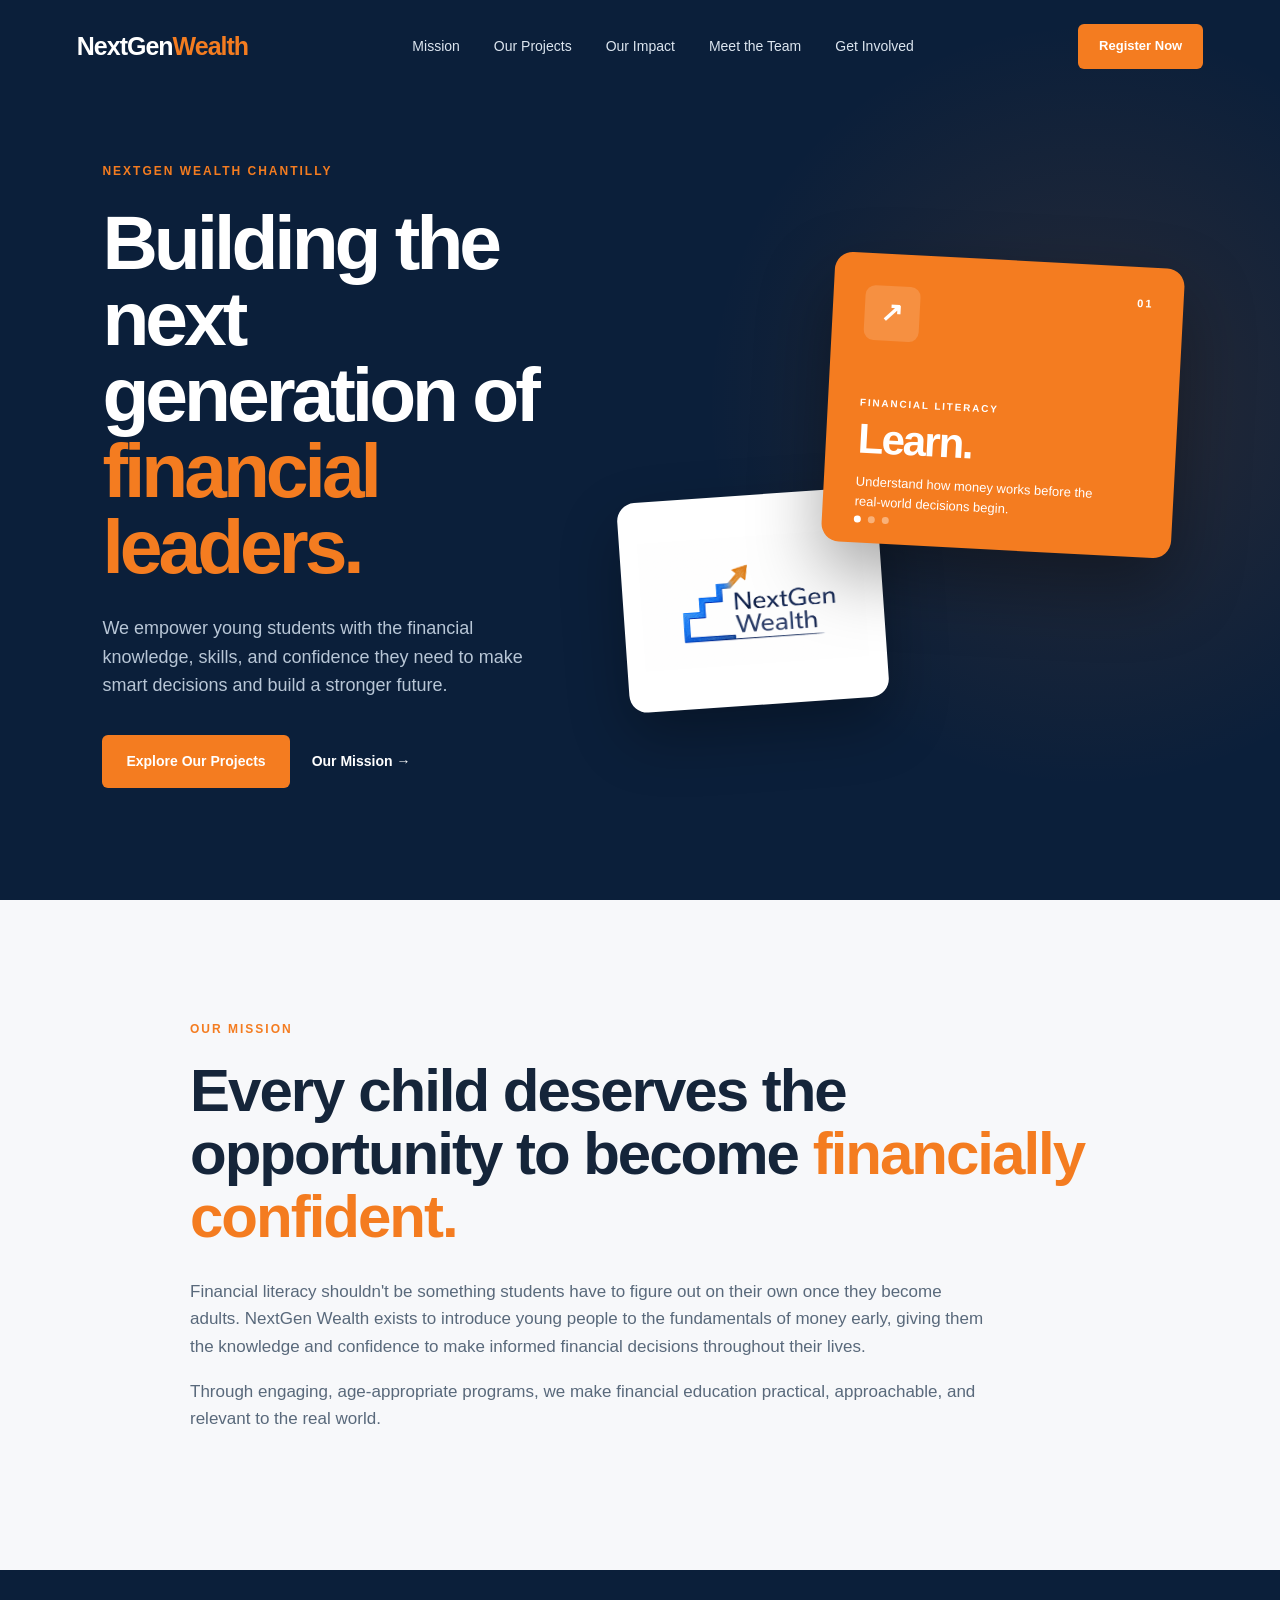
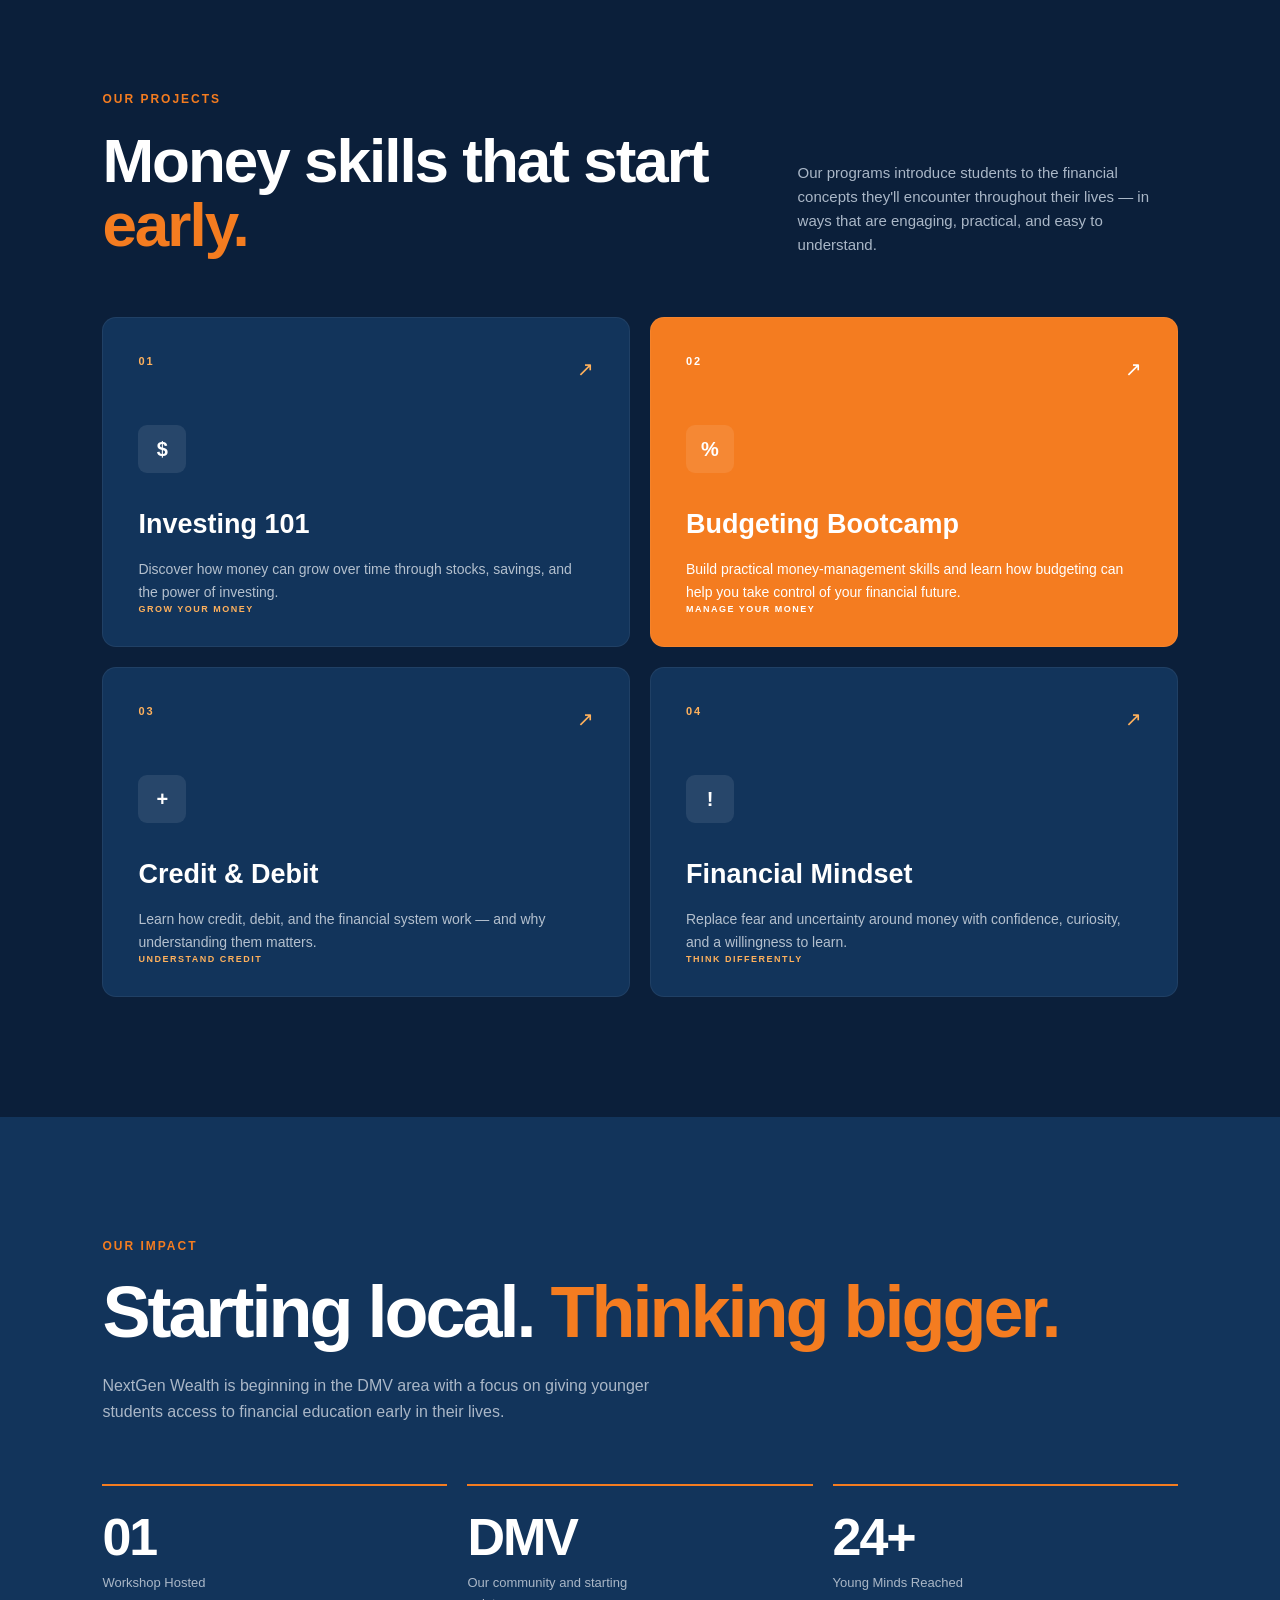
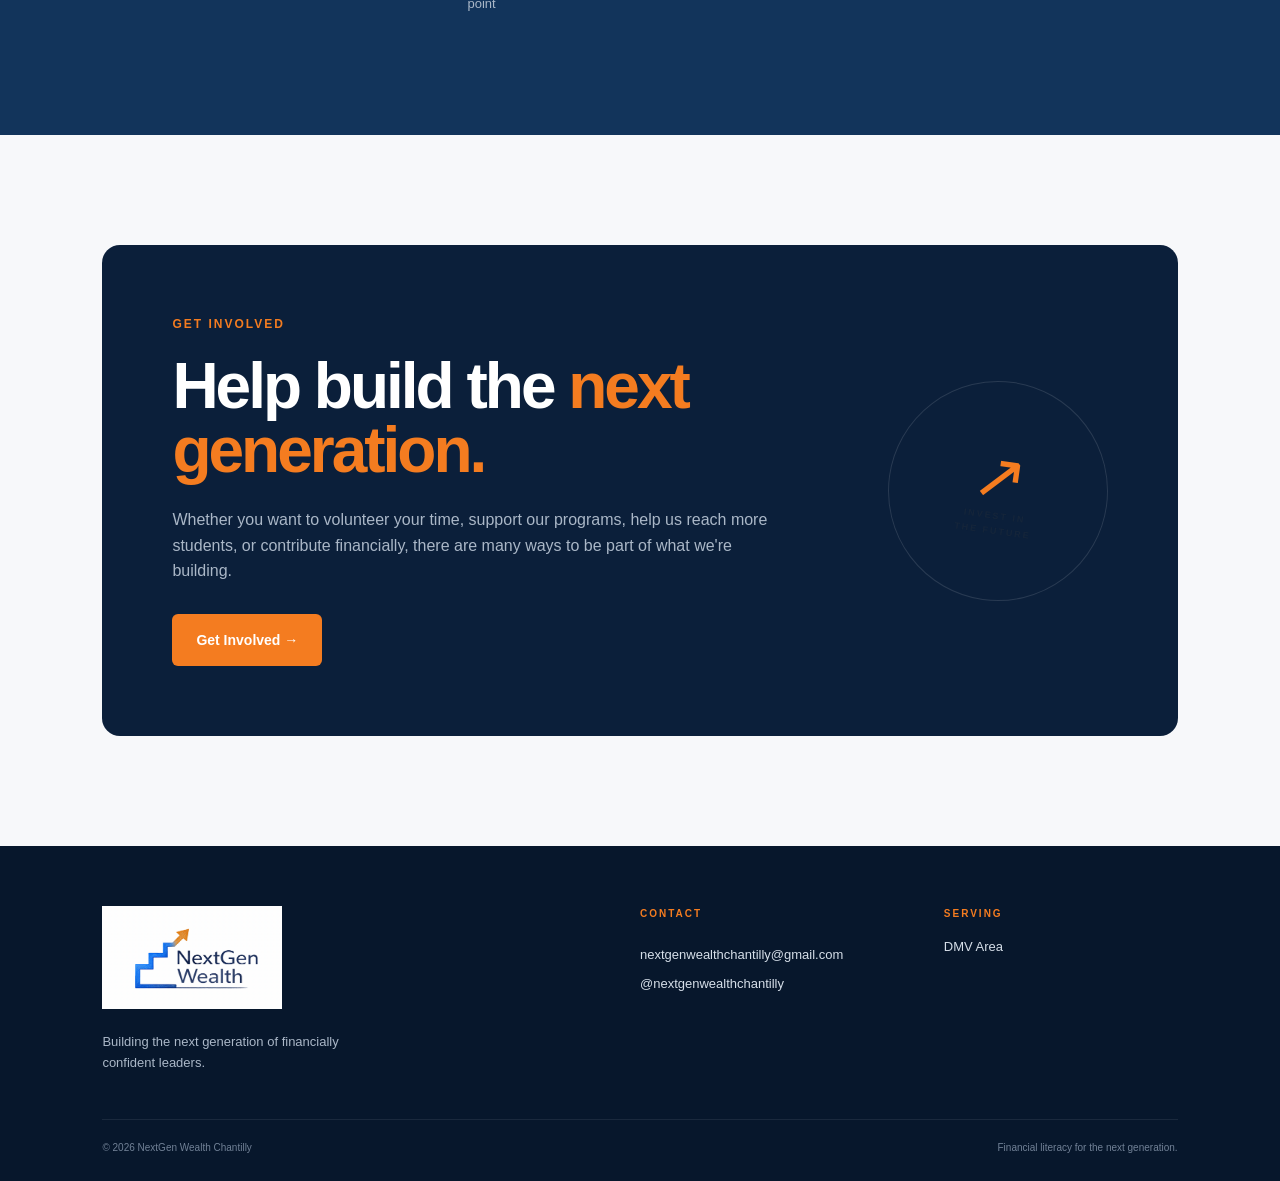
==== commit 13d2c666: "Update index.html" ====
--- a/index.html
+++ b/index.html
@@ -466,13 +466,11 @@
                     <div class="impact-stat">
 
                         <strong>
-                            04
+                            01
                         </strong>
 
                         <span>
-                            Financial literacy
-                            programs launching
-                            soon
+                            Workshop Hosted
                         </span>
 
                     </div>
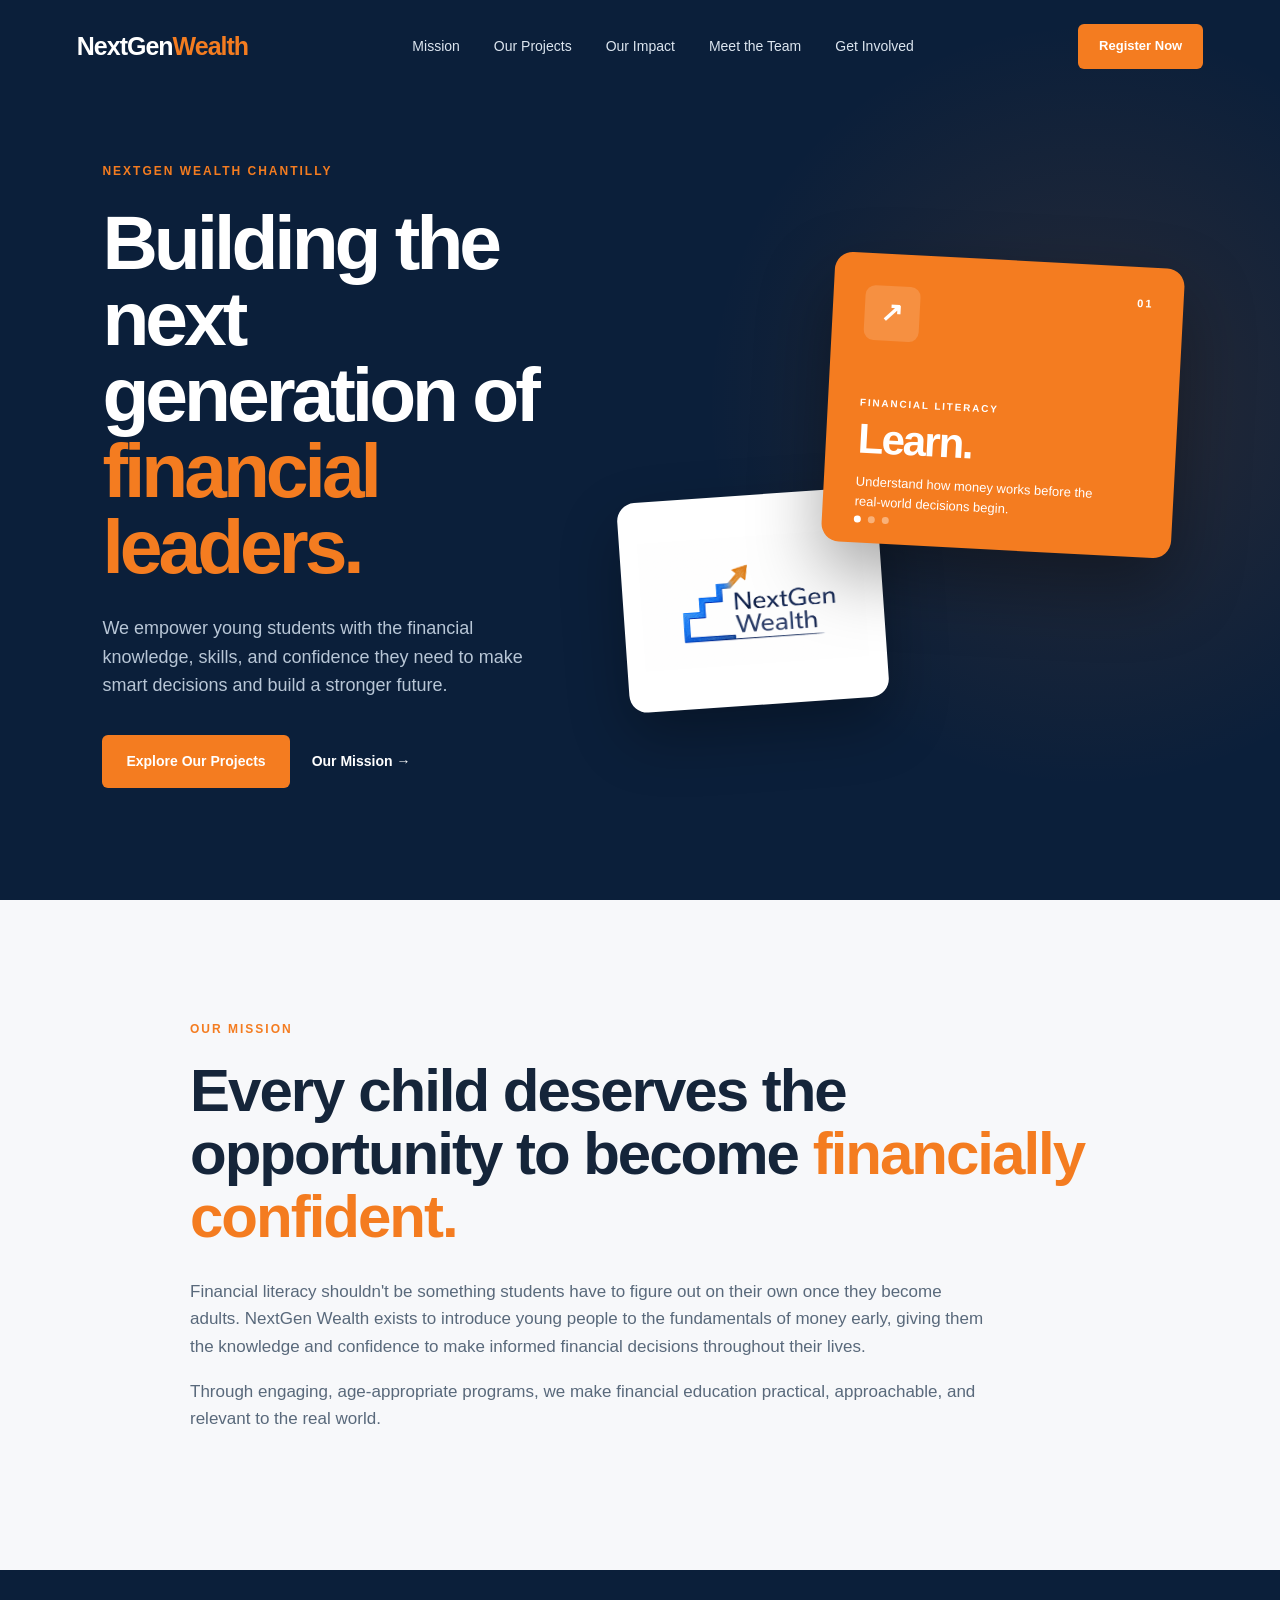
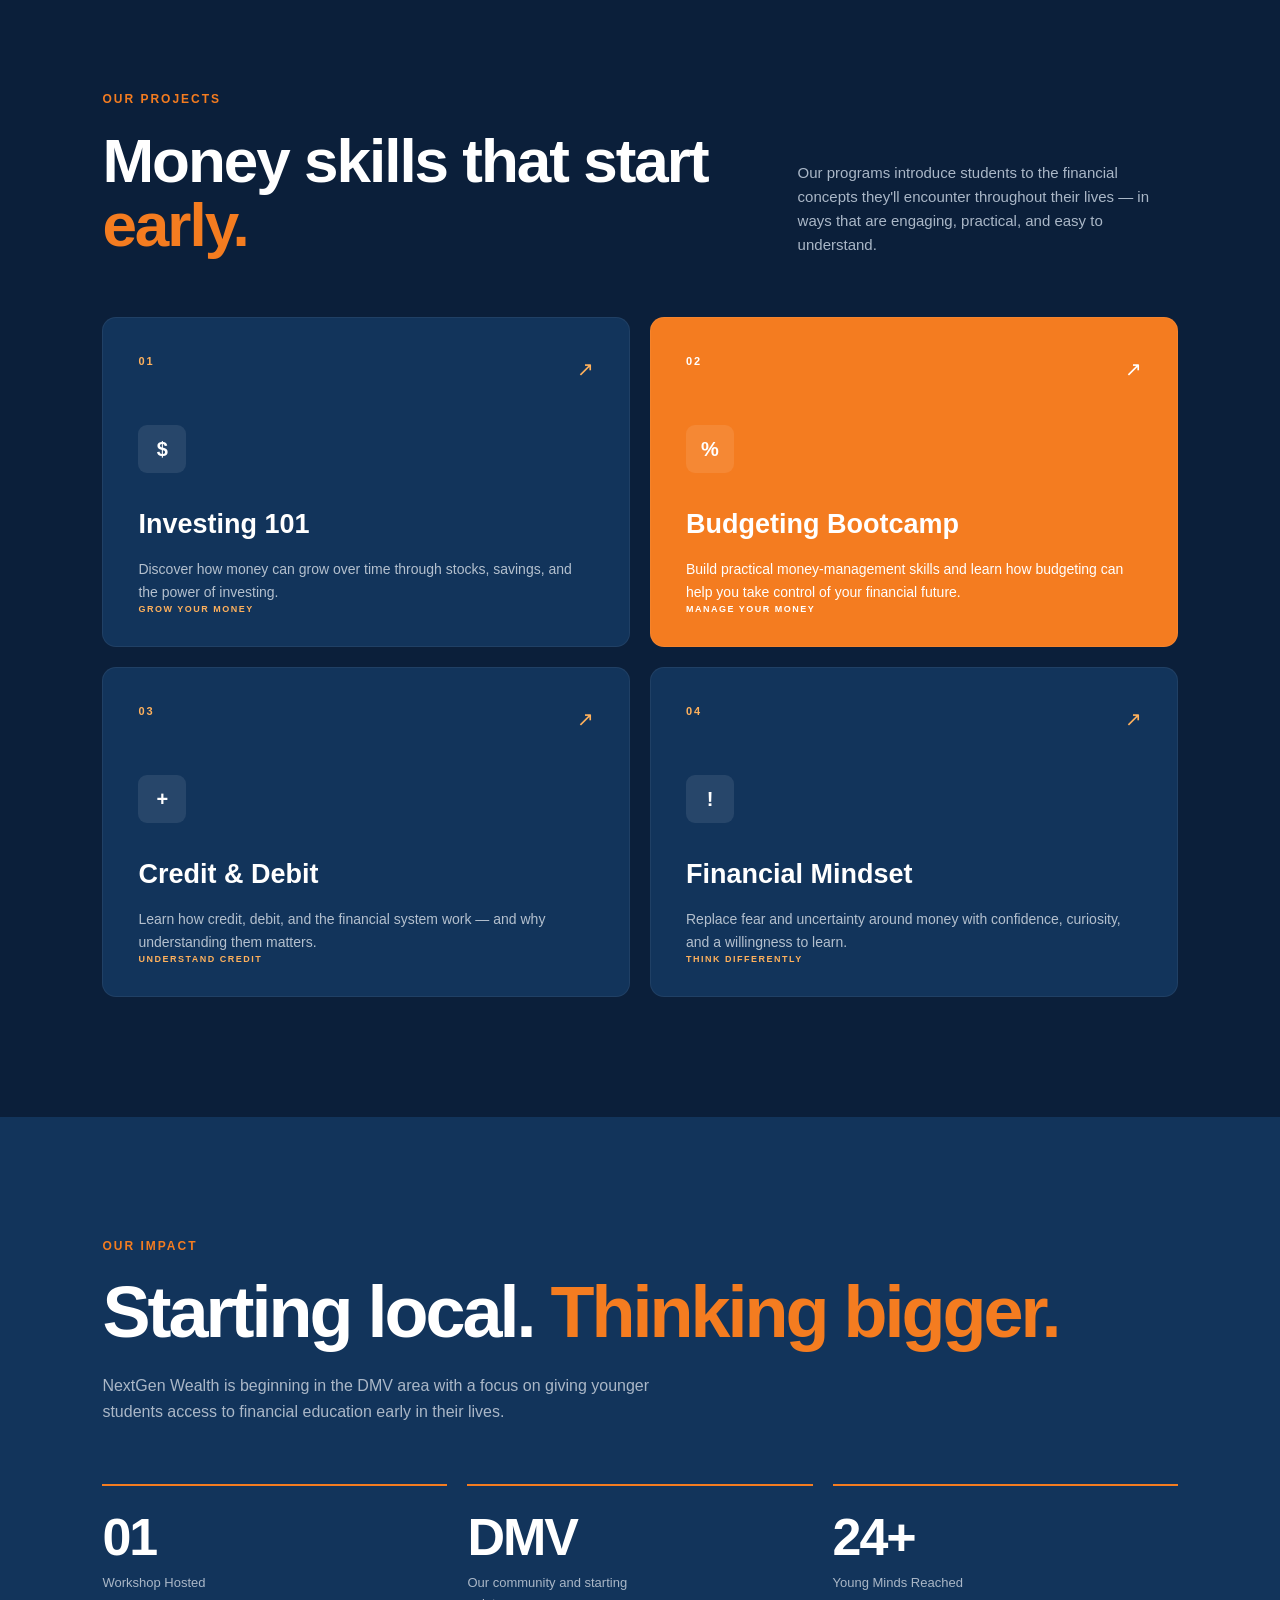
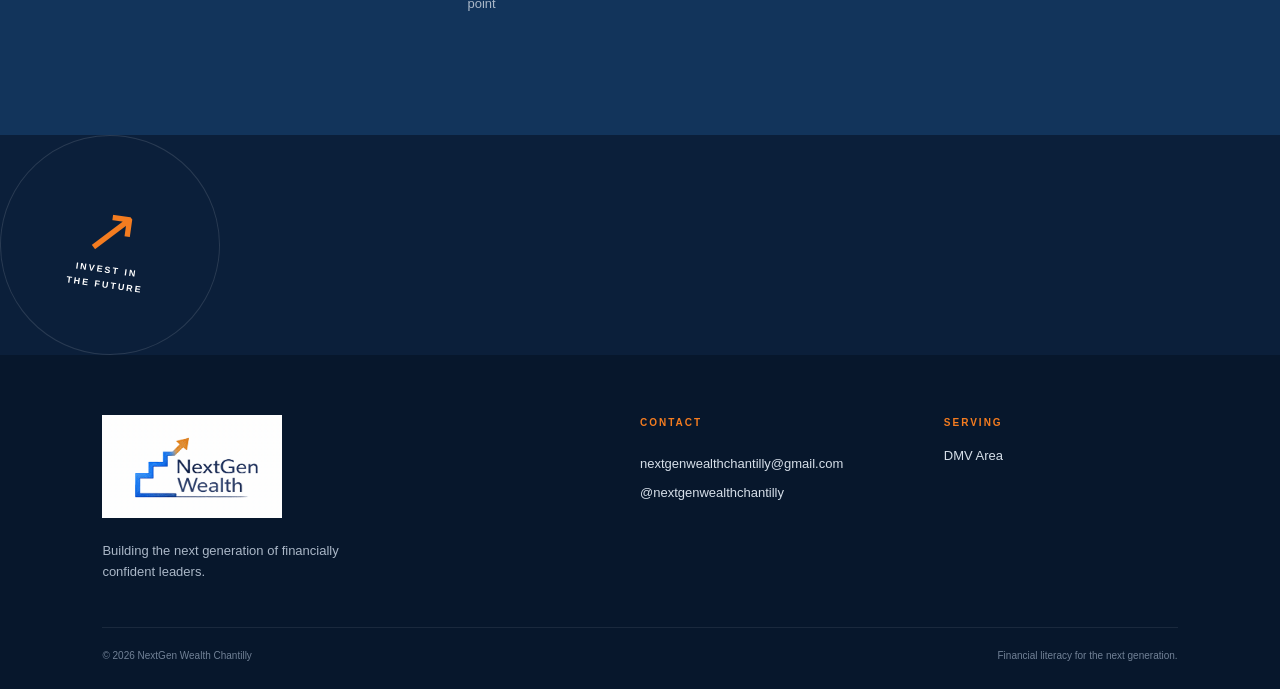
==== commit 7e0caa29: "Update index.html" ====
--- a/index.html
+++ b/index.html
@@ -512,37 +512,7 @@
 
 
 
-        <!-- =========================
-             GET INVOLVED
-        ========================== -->
-
-        <section class="involved" id="involved">
-
-            <div class="involved-box">
-
-                <div class="involved-content">
-
-                    <div class="section-label">
-                        GET INVOLVED
-                    </div>
-
-                    <h2>
-                        Help build the
-                        <span>next generation.</span>
-                    </h2>
-
-                    <p>
-                        Whether you want to volunteer your time,
-                        support our programs, help us reach more
-                        students, or contribute financially, there
-                        are many ways to be part of what we're building.
-                    </p>
-
-                    <div class="involved-buttons">
-
-                       <a href="involved.html" class="primary-button">
-                            Get Involved →
-                        </a>
+     
 
                         
 
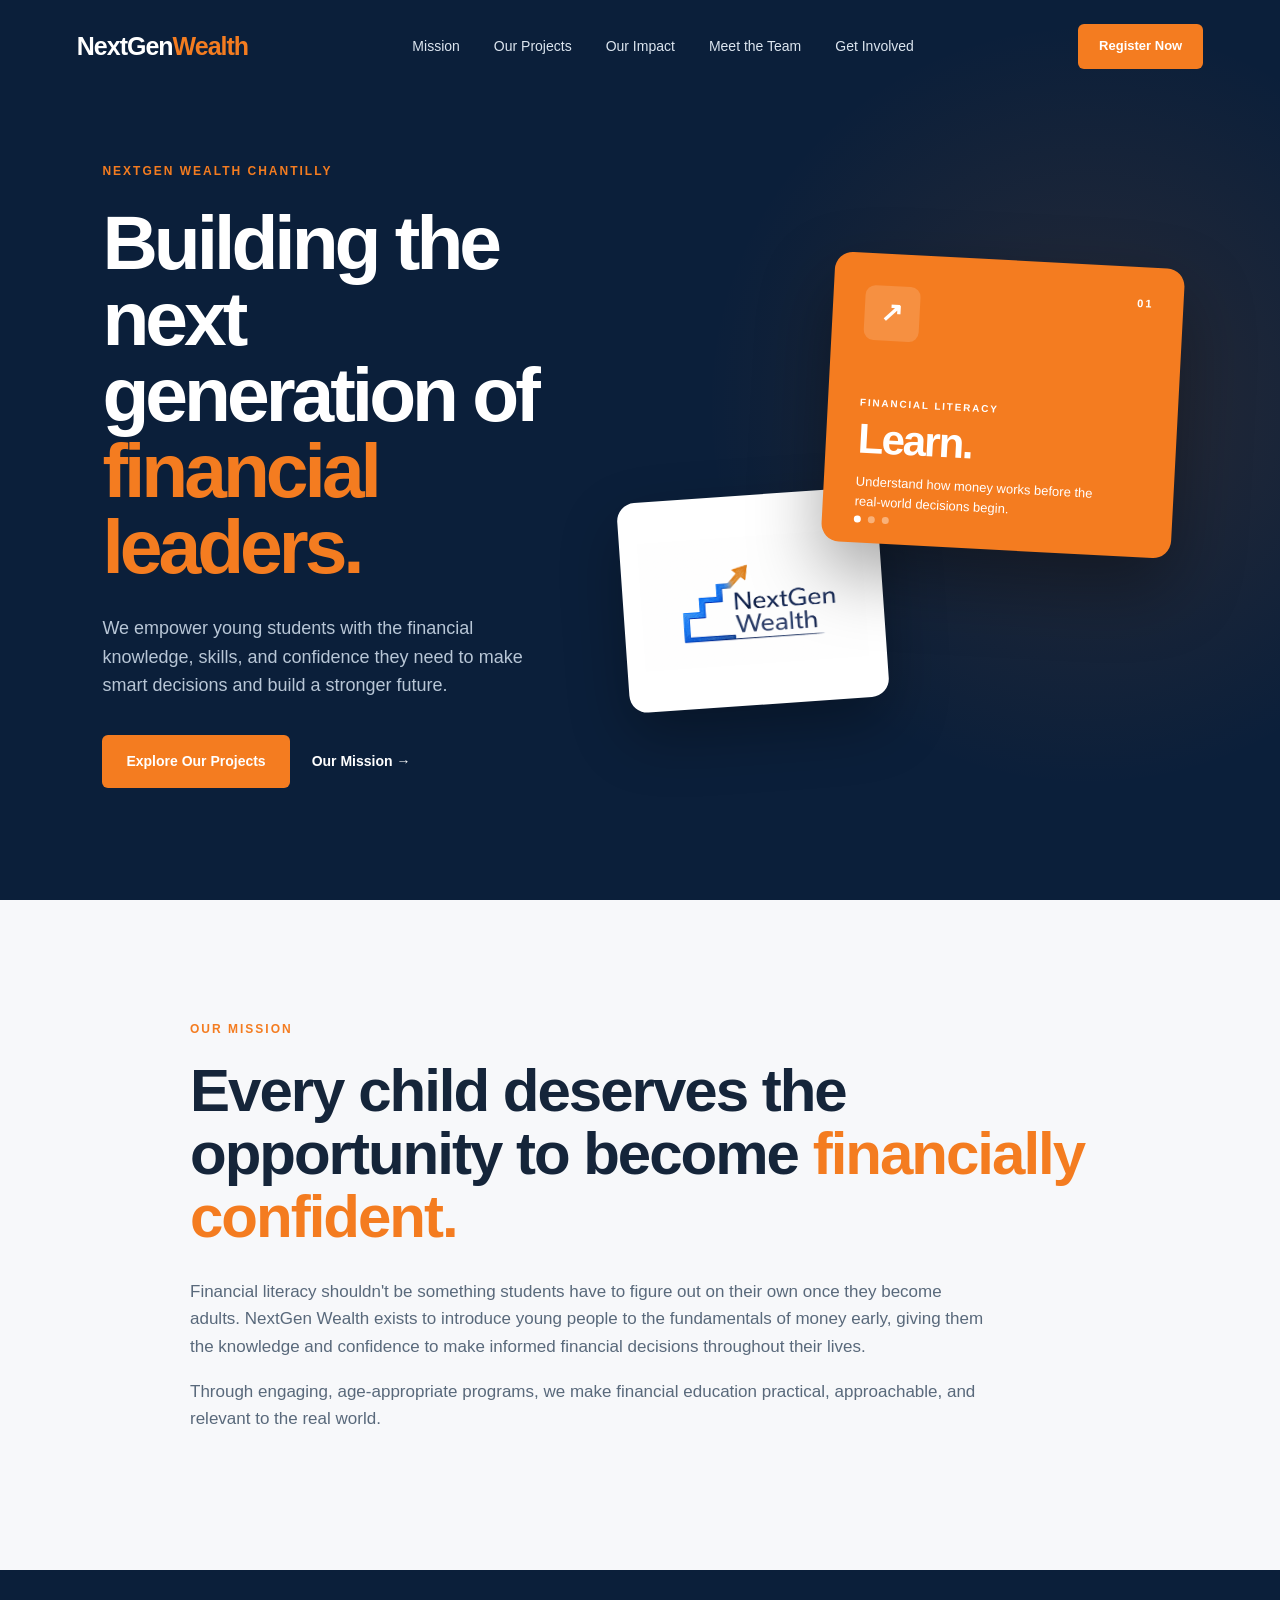
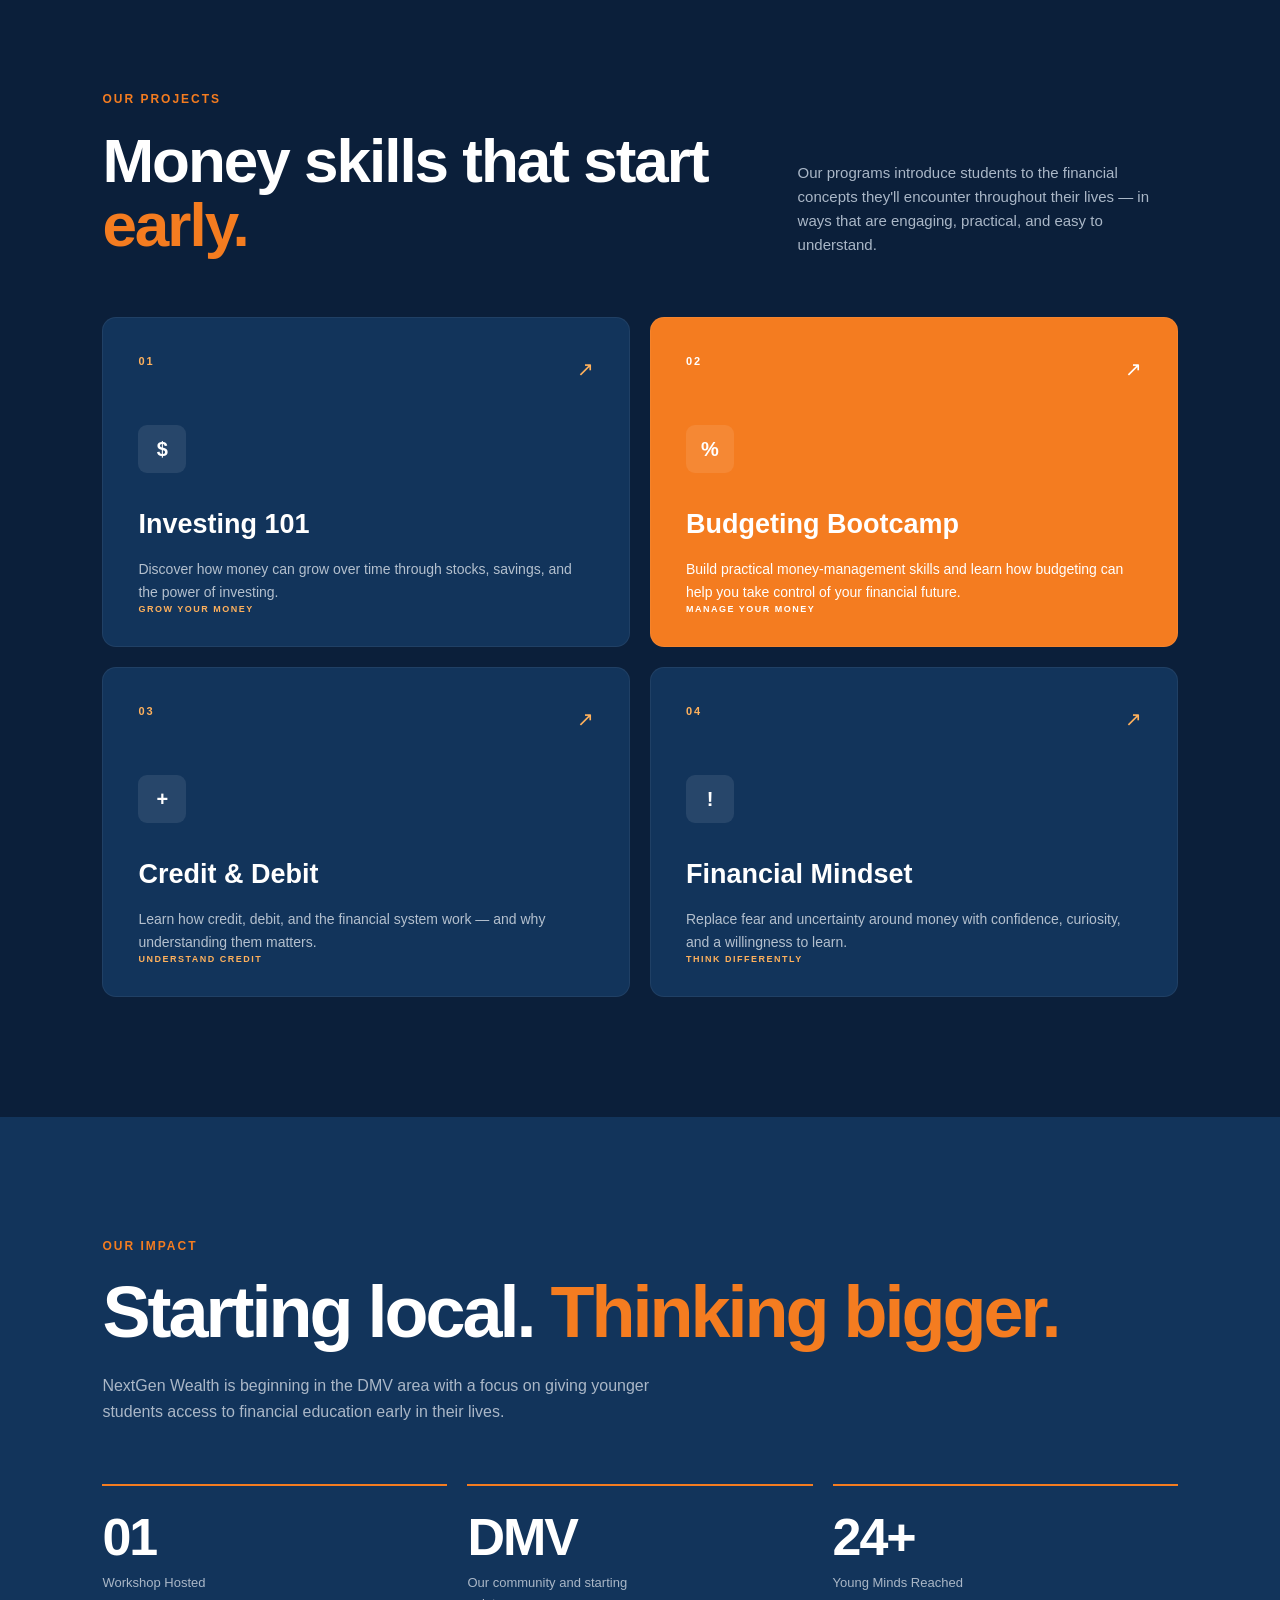
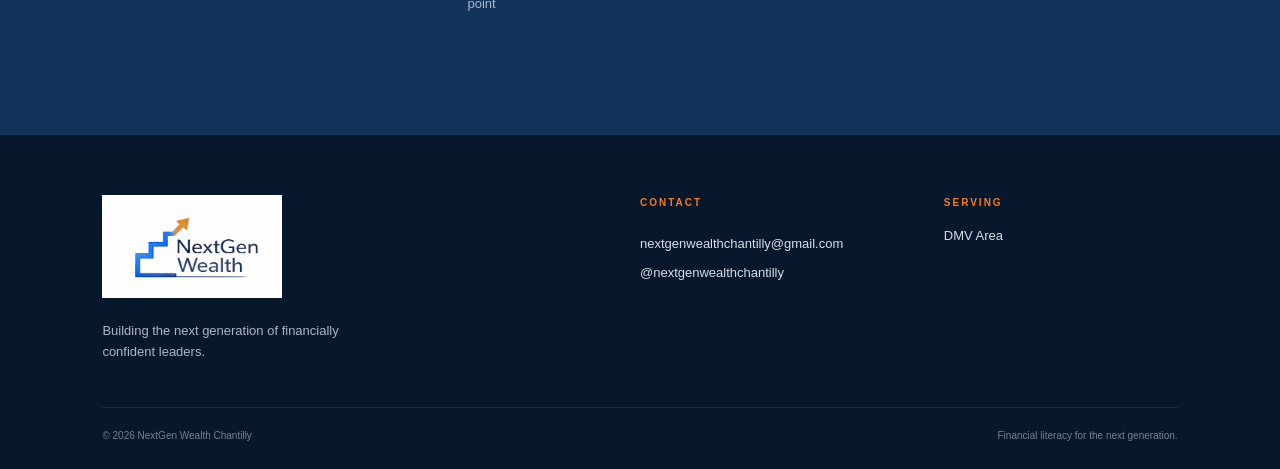
==== commit d3167df8: "Update index.html" ====
--- a/index.html
+++ b/index.html
@@ -521,23 +521,7 @@
                 </div>
 
 
-                <div class="involved-mark">
-
-                    <div class="big-arrow">
-                        ↗
-                    </div>
-
-                    <p>
-                        INVEST IN
-                        <br>
-                        THE FUTURE
-                    </p>
-
-                </div>
-
-            </div>
-
-        </section>
+               
 
     </main>
 
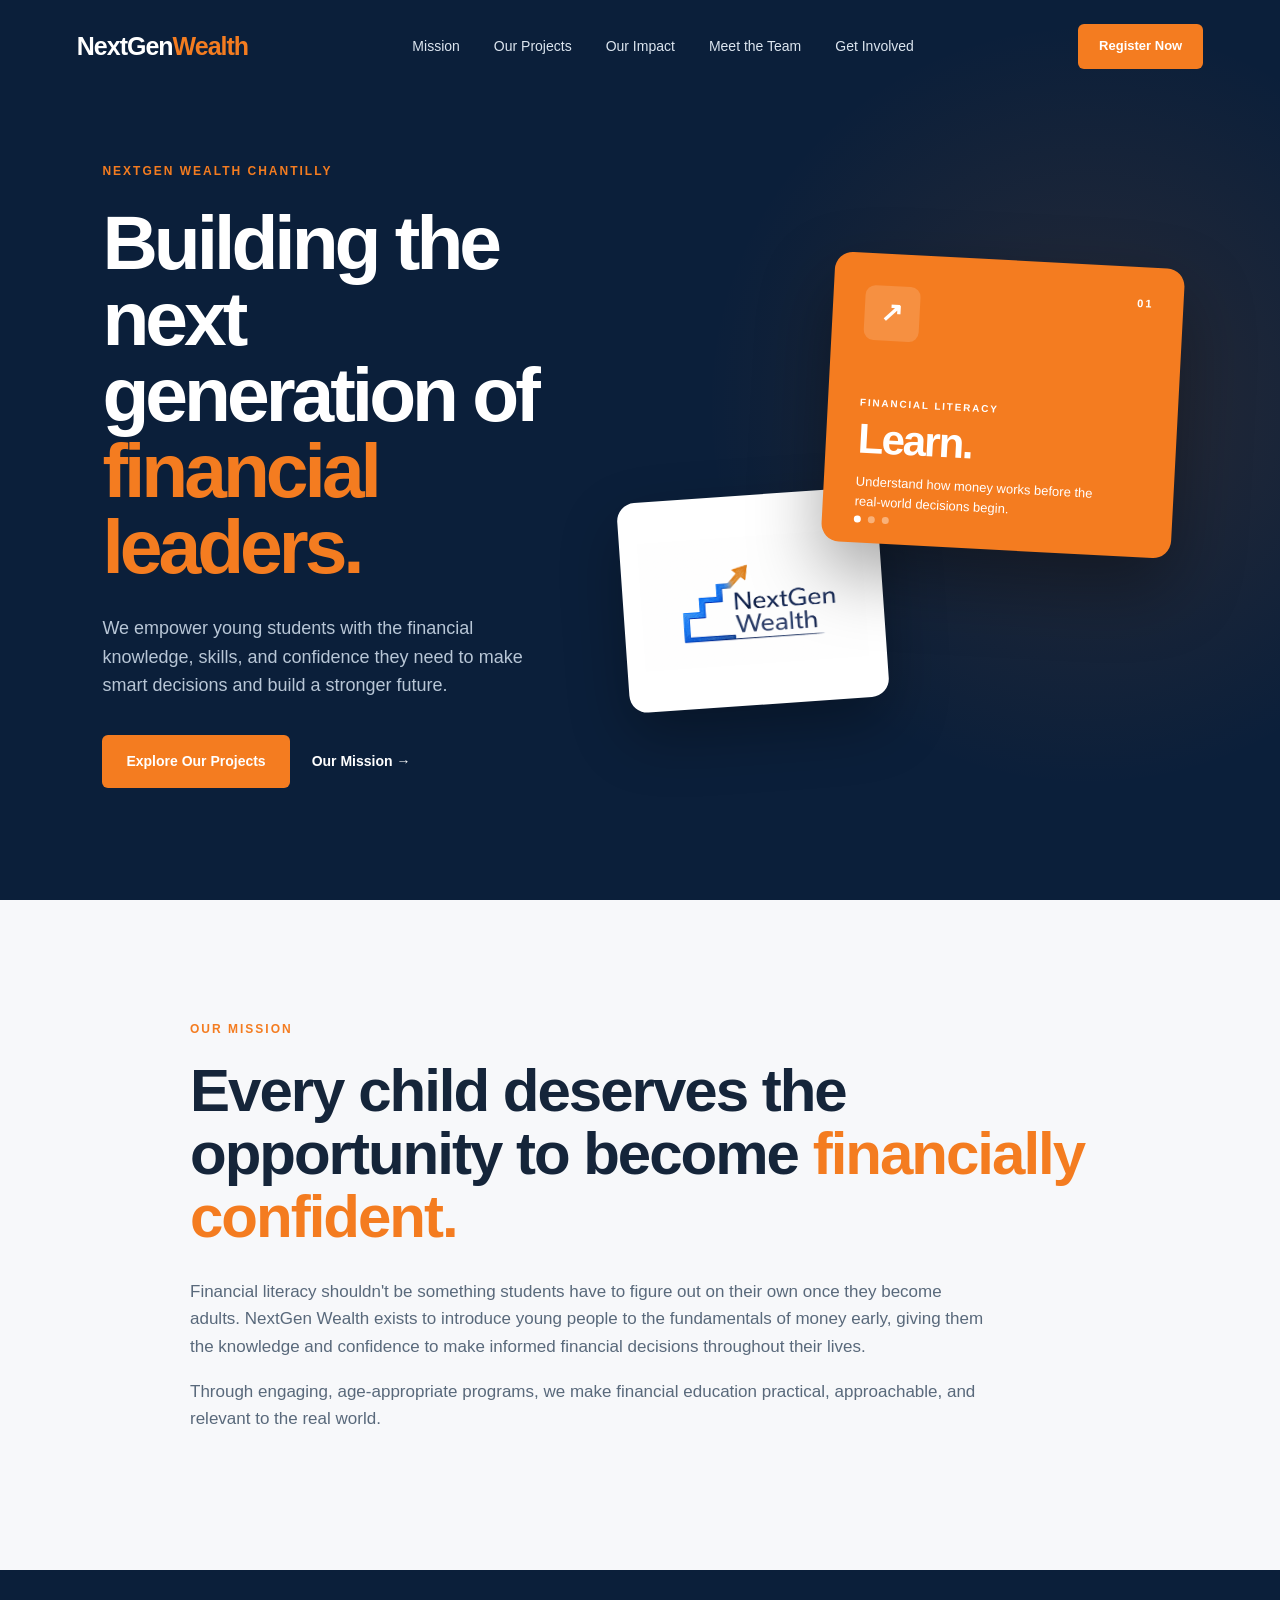
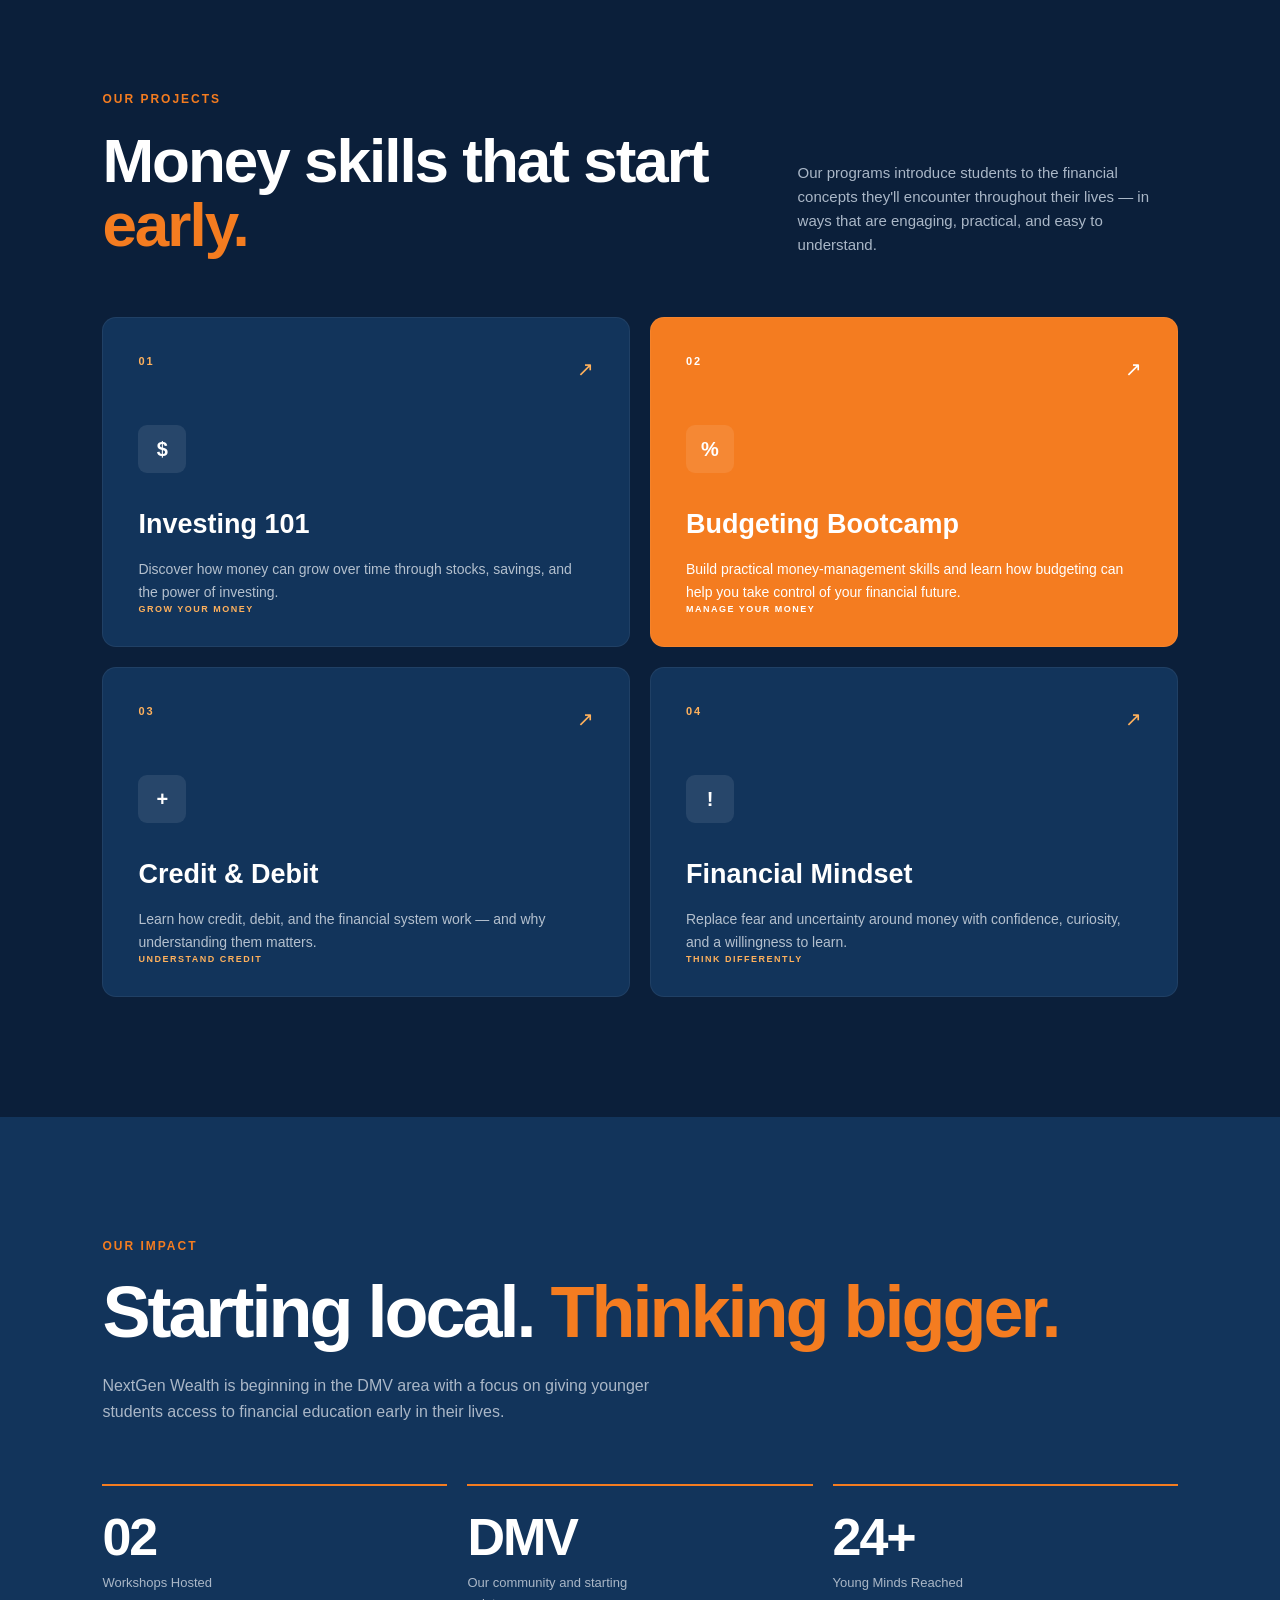
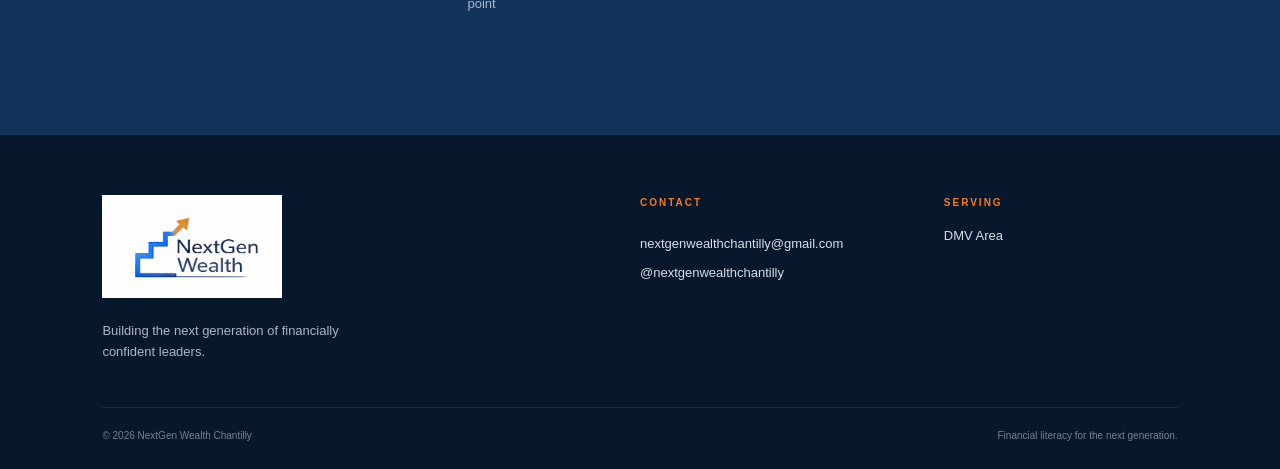
==== commit f3acd8e5: "Update index.html" ====
--- a/index.html
+++ b/index.html
@@ -466,11 +466,11 @@
                     <div class="impact-stat">
 
                         <strong>
-                            01
+                            02
                         </strong>
 
                         <span>
-                            Workshop Hosted
+                            Workshops Hosted
                         </span>
 
                     </div>
--- a/css/style.css
+++ b/css/style.css
@@ -3554,3 +3554,111 @@
 .register-page .section-label {
     color: #FF7A00;
 }
+/* REGISTER PAGE - HERO HEADING */
+
+.registration-hero h1 {
+    color: #FFFFFF !important;
+}
+
+.registration-hero h1 span {
+    color: #FF7A00 !important;
+}
+/* REGISTER PAGE - HERO TEXT */
+
+.registration-hero p {
+    color: #FFFFFF !important;
+}
+/* Tighten spacing on the Meet the Team page */
+.team-hero {
+    padding-bottom: 70px;
+}
+
+.team-intro {
+    padding-top: 20px;
+    margin-top: 0;
+}
+/* Fix spacing on Meet the Team page */
+.team-section {
+    padding-top: 45px !important;
+}
+
+.team-section .section-label {
+    margin-bottom: 28px !important;
+}
+
+.team-section h2 {
+    margin-bottom: 18px !important;
+}
+
+.team-section p {
+    margin-bottom: 0 !important;
+}
+
+/* Reduce the gap before Our Team */
+.team-hero {
+    padding-bottom: 55px !important;
+}
+/* =========================================
+   FINAL MEET THE TEAM SPACING FIX
+========================================= */
+
+/* Make the hero end sooner */
+.team-hero {
+    min-height: 0 !important;
+    padding-top: 150px !important;
+    padding-bottom: 70px !important;
+}
+
+/* Keep the hero content centered */
+.team-hero-content {
+    max-width: 1050px !important;
+    width: 100% !important;
+    margin: 0 auto !important;
+    text-align: center !important;
+}
+
+/* Reduce the gap after the hero */
+.team-intro {
+    padding-top: 55px !important;
+    padding-bottom: 35px !important;
+    display: block !important;
+    text-align: center !important;
+}
+
+/* Center the entire intro */
+.team-intro-text {
+    max-width: 900px !important;
+    width: 100% !important;
+    margin: 0 auto !important;
+    text-align: center !important;
+}
+
+/* Hide the old giant number column if it is creating spacing */
+.team-intro-number {
+    display: none !important;
+}
+
+/* Make OUR TEAM sit closer to the intro */
+.team-intro .section-label {
+    margin-bottom: 18px !important;
+    text-align: center !important;
+}
+
+/* Heading */
+.team-intro-text h2 {
+    margin: 0 auto 16px !important;
+    text-align: center !important;
+}
+
+/* Description */
+.team-intro-text p {
+    max-width: 900px !important;
+    margin: 0 auto !important;
+    text-align: center !important;
+}
+
+/* Start the photo cards with a reasonable gap */
+.team-section {
+    padding-top: 35px !important;
+    padding-bottom: 100px !important;
+}
